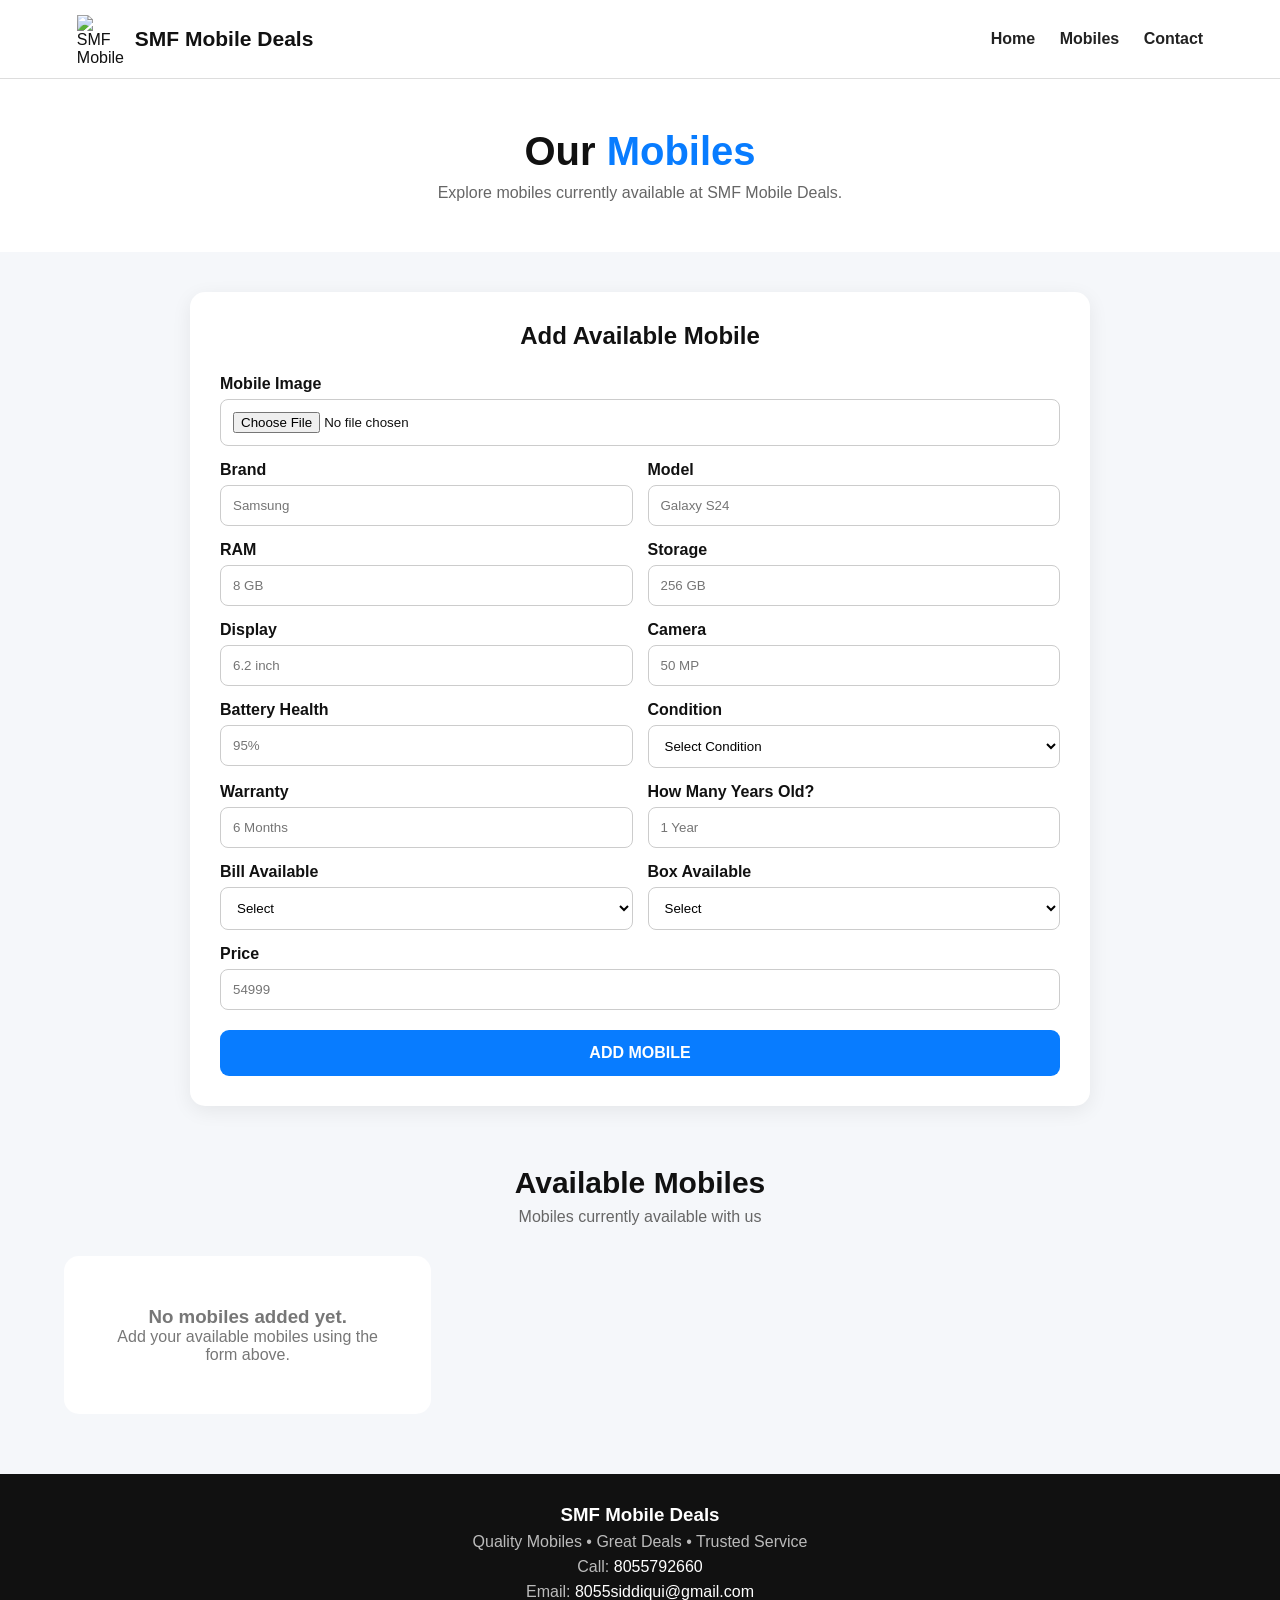
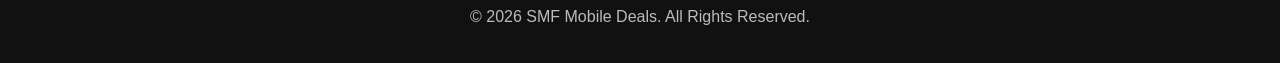
==== mobiles.html @ 20f6483e "Add files via upload" ====
<!DOCTYPE html><html lang="en">
<head>
<meta charset="UTF-8">
<meta name="viewport" content="width=device-width, initial-scale=1.0"><title>SMF Mobile Deals | Our Mobiles</title><style>
* {
    margin: 0;
    padding: 0;
    box-sizing: border-box;
    font-family: Arial, sans-serif;
}

body {
    background: #f5f7fa;
    color: #111;
}

/* HEADER */

header {
    background: white;
    padding: 15px 6%;
    display: flex;
    align-items: center;
    justify-content: space-between;
    border-bottom: 1px solid #ddd;
    position: sticky;
    top: 0;
    z-index: 1000;
}

.logo {
    
    display: flex;
    align-items: center;
    gap: 10px;
}

.logo img {
    width: 48px;
    height: 48px;
    object-fit: contain;
}

.logo h2 {
    font-size: 21px;
}

nav a {
    text-decoration: none;
    color: #222;
    margin-left: 20px;
    font-weight: bold;
}

nav a:hover {
    color: #087cff;
}

/* HERO */

.hero {
    background: white;
    text-align: center;
    padding: 50px 20px;
}

.hero h1 {
    font-size: 40px;
    margin-bottom: 10px;
}

.hero h1 span {
    color: #087cff;
}

.hero p {
    color: #666;
}

/* ADD MOBILE */

.admin-section {
    width: 90%;
    max-width: 900px;
    margin: 40px auto;
}

.add-box {
    background: white;
    padding: 30px;
    border-radius: 15px;
    box-shadow: 0 5px 20px rgba(0,0,0,0.07);
}

.add-box h2 {
    text-align: center;
    margin-bottom: 25px;
}

.form-grid {
    display: grid;
    grid-template-columns: 1fr 1fr;
    gap: 15px;
}

.input-group {
    display: flex;
    flex-direction: column;
}

.input-group label {
    font-weight: bold;
    margin-bottom: 6px;
}

.input-group input,
.input-group select {
    padding: 12px;
    border: 1px solid #ccc;
    border-radius: 8px;
    outline: none;
    background: white;
}

.input-group input:focus,
.input-group select:focus {
    border-color: #087cff;
}

.full {
    grid-column: 1 / 3;
}

.preview {
    display: none;
    width: 130px;
    height: 130px;
    object-fit: contain;
    margin: 15px auto;
    border-radius: 10px;
    background: #f5f5f5;
}

.add-btn {
    width: 100%;
    margin-top: 20px;
    padding: 14px;
    background: #087cff;
    color: white;
    border: none;
    border-radius: 9px;
    font-size: 16px;
    font-weight: bold;
    cursor: pointer;
}

.add-btn:hover {
    background: #005dcc;
}

/* OUR MOBILES */

.mobile-section {
    width: 90%;
    max-width: 1200px;
    margin: 60px auto;
}

.section-title {
    text-align: center;
    margin-bottom: 30px;
}

.section-title h2 {
    font-size: 30px;
}

.section-title p {
    color: #666;
    margin-top: 8px;
}

.mobile-grid {
    display: grid;
    grid-template-columns: repeat(3, 1fr);
    gap: 25px;
}

/* MOBILE CARD */

.mobile-card {
    background: white;
    border-radius: 15px;
    overflow: hidden;
    border: 1px solid #e3e3e3;
    box-shadow: 0 5px 18px rgba(0,0,0,0.07);
}

.mobile-image {
    height: 270px;
    background: #f7f7f7;
    display: flex;
    align-items: center;
    justify-content: center;
    padding: 20px;
}

.mobile-image img {
    width: 100%;
    height: 100%;
    object-fit: contain;
}

.mobile-info {
    padding: 20px;
}

.available {
    display: inline-block;
    background: #e7f8ed;
    color: #16803c;
    padding: 5px 10px;
    border-radius: 20px;
    font-size: 11px;
    font-weight: bold;
    margin-bottom: 10px;
}

.mobile-info h3 {
    font-size: 21px;
    margin-bottom: 12px;
}

.specs {
    color: #555;
    font-size: 14px;
    line-height: 1.8;
}

.price {
    color: #087cff;
    font-size: 23px;
    font-weight: bold;
    margin: 14px 0;
}

/* DETAILS */

.detail-title {
    font-weight: bold;
    color: #111;
}

/* BUTTONS */

.buttons {
    display: flex;
    gap: 8px;
}

.btn {
    flex: 1;
    text-align: center;
    text-decoration: none;
    padding: 10px;
    border-radius: 7px;
    color: white;
    font-weight: bold;
    border: none;
    cursor: pointer;
}

.call {
    background: #111;
}

.whatsapp {
    background: #25d366;
}

.edit {
    background: #087cff;
}

.delete {
    background: #e53935;
}

/* EMPTY */

.empty {
    text-align: center;
    padding: 50px;
    background: white;
    border-radius: 15px;
    color: #777;
}

/* FOOTER */

footer {
    background: #111;
    color: white;
    text-align: center;
    padding: 30px 20px;
}

footer p {
    color: #bbb;
    margin: 7px;
}

footer a {
    color: white;
    text-decoration: none;
}

/* TABLET */

@media(max-width: 900px) {
    .mobile-grid {
        grid-template-columns: repeat(2, 1fr);
    }
}

/* MOBILE */

@media(max-width: 600px) {

    header {
        padding: 12px 4%;
    }

    .logo img {
        width: 40px;
        height: 40px;
    }

    .logo h2 {
        font-size: 16px;
    }

    nav a {
        margin-left: 8px;
        font-size: 12px;
    }

    .hero h1 {
        font-size: 30px;
    }

    .form-grid {
        grid-template-columns: 1fr;
    }

    .full {
        grid-column: auto;
    }

    .mobile-grid {
        grid-template-columns: 1fr;
    }

    .mobile-image {
        height: 300px;
    }
}
</style></head><body><!-- HEADER --><header><div class="logo">

    <img src="1000071323.png" alt="SMF Mobile Deals">

    <h2>SMF Mobile Deals</h2>

</div>

<nav>
    <a href="index.html">Home</a>
    <a href="mobile.html">Mobiles</a>
    <a href="contact.html">Contact</a>
</nav>

</header><!-- HERO --><section class="hero"><h1>
    Our <span>Mobiles</span>
</h1>

<p>
    Explore mobiles currently available at SMF Mobile Deals.
</p>

</section><!-- ADD MOBILE --><section class="admin-section"><div class="add-box">

    <h2 id="formTitle">
        Add Available Mobile
    </h2>

    <form id="mobileForm">

        <div class="form-grid">

            <!-- IMAGE -->

            <div class="input-group full">

                <label>
                    Mobile Image
                </label>

                <input
                    type="file"
                    id="image"
                    accept="image/*"
                    required>

                <img
                    id="preview"
                    class="preview">

            </div>


            <!-- BRAND -->

            <div class="input-group">

                <label>Brand</label>

                <input
                    type="text"
                    id="brand"
                    placeholder="Samsung"
                    required>

            </div>


            <!-- MODEL -->

            <div class="input-group">

                <label>Model</label>

                <input
                    type="text"
                    id="model"
                    placeholder="Galaxy S24"
                    required>

            </div>


            <!-- RAM -->

            <div class="input-group">

                <label>RAM</label>

                <input
                    type="text"
                    id="ram"
                    placeholder="8 GB"
                    required>

            </div>


            <!-- STORAGE -->

            <div class="input-group">

                <label>Storage</label>

                <input
                    type="text"
                    id="storage"
                    placeholder="256 GB"
                    required>

            </div>


            <!-- DISPLAY -->

            <div class="input-group">

                <label>Display</label>

                <input
                    type="text"
                    id="display"
                    placeholder="6.2 inch"
                    required>

            </div>


            <!-- CAMERA -->

            <div class="input-group">

                <label>Camera</label>

                <input
                    type="text"
                    id="camera"
                    placeholder="50 MP"
                    required>

            </div>


            <!-- BATTERY HEALTH -->

            <div class="input-group">

                <label>Battery Health</label>

                <input
                    type="text"
                    id="battery"
                    placeholder="95%"
                    required>

            </div>


            <!-- CONDITION -->

            <div class="input-group">

                <label>Condition</label>

                <select id="condition" required>

                    <option value="">
                        Select Condition
                    </option>

                    <option value="Brand New">
                        Brand New
                    </option>

                    <option value="Like New">
                        Like New
                    </option>

                    <option value="Excellent">
                        Excellent
                    </option>

                    <option value="Good">
                        Good
                    </option>

                    <option value="Fair">
                        Fair
                    </option>

                </select>

            </div>


            <!-- WARRANTY -->

            <div class="input-group">

                <label>Warranty</label>

                <input
                    type="text"
                    id="warranty"
                    placeholder="6 Months"
                    required>

            </div>


            <!-- AGE -->

            <div class="input-group">

                <label>How Many Years Old?</label>

                <input
                    type="text"
                    id="age"
                    placeholder="1 Year"
                    required>

            </div>


            <!-- BILL -->

            <div class="input-group">

                <label>Bill Available</label>

                <select id="bill" required>

                    <option value="">
                        Select
                    </option>

                    <option value="Yes">
                        Yes
                    </option>

                    <option value="No">
                        No
                    </option>

                </select>

            </div>


            <!-- BOX -->

            <div class="input-group">

                <label>Box Available</label>

                <select id="box" required>

                    <option value="">
                        Select
                    </option>

                    <option value="Yes">
                        Yes
                    </option>

                    <option value="No">
                        No
                    </option>

                </select>

            </div>


            <!-- PRICE -->

            <div class="input-group full">

                <label>Price</label>

                <input
                    type="number"
                    id="price"
                    placeholder="54999"
                    required>

            </div>

        </div>


        <button
            type="submit"
            class="add-btn"
            id="submitBtn">

            ADD MOBILE

        </button>

    </form>

</div>

</section><!-- OUR MOBILES --><section class="mobile-section"><div class="section-title">

    <h2>
        Available Mobiles
    </h2>

    <p>
        Mobiles currently available with us
    </p>

</div>


<div
    id="mobileGrid"
    class="mobile-grid">
</div>

</section><!-- FOOTER --><footer><h3>
    SMF Mobile Deals
</h3>

<p>
    Quality Mobiles • Great Deals • Trusted Service
</p>

<p>
    Call:
    <a href="tel:8055792660">
        8055792660
    </a>
</p>

<p>
    Email:
    <a href="mailto:8055siddiqui@gmail.com">
        8055siddiqui@gmail.com
    </a>
</p>

<p>
    © 2026 SMF Mobile Deals. All Rights Reserved.
</p>

</footer><script>

/* ================================
   MOBILE DATA
================================ */

let mobiles =
    JSON.parse(localStorage.getItem("smfMobiles")) || [];

let editIndex = -1;


/* ================================
   IMAGE PREVIEW
================================ */

document
.getElementById("image")
.addEventListener("change", function() {

    const file = this.files[0];

    if (!file) return;

    const reader = new FileReader();

    reader.onload = function(e) {

        const preview =
            document.getElementById("preview");

        preview.src = e.target.result;

        preview.style.display = "block";

    };

    reader.readAsDataURL(file);

});


/* ================================
   ADD / EDIT MOBILE
================================ */

document
.getElementById("mobileForm")
.addEventListener("submit", function(e) {

    e.preventDefault();

    const imageInput =
        document.getElementById("image");

    const brand =
        document.getElementById("brand").value.trim();

    const model =
        document.getElementById("model").value.trim();

    const ram =
        document.getElementById("ram").value.trim();

    const storage =
        document.getElementById("storage").value.trim();

    const display =
        document.getElementById("display").value.trim();

    const camera =
        document.getElementById("camera").value.trim();

    const battery =
        document.getElementById("battery").value.trim();

    const condition =
        document.getElementById("condition").value;

    const warranty =
        document.getElementById("warranty").value.trim();

    const age =
        document.getElementById("age").value.trim();

    const bill =
        document.getElementById("bill").value;

    const box =
        document.getElementById("box").value;

    const price =
        document.getElementById("price").value.trim();


    function saveMobile(imageData) {

        const mobile = {

            image: imageData,

            brand: brand,

            model: model,

            ram: ram,

            storage: storage,

            display: display,

            camera: camera,

            battery: battery,

            condition: condition,

            warranty: warranty,

            age: age,

            bill: bill,

            box: box,

            price: price

        };


        if (editIndex === -1) {

            mobiles.push(mobile);

        } else {

            mobiles[editIndex] = mobile;

            editIndex = -1;

            document.getElementById("formTitle")
            .textContent = "Add Available Mobile";

            document.getElementById("submitBtn")
            .textContent = "ADD MOBILE";

        }


        localStorage.setItem(
            "smfMobiles",
            JSON.stringify(mobiles)
        );


        document
        .getElementById("mobileForm")
        .reset();


        document
        .getElementById("preview")
        .style.display = "none";


        displayMobiles();

    }


    /* NEW IMAGE */

    if (imageInput.files[0]) {

        const reader = new FileReader();

        reader.onload = function(e) {

            saveMobile(e.target.result);

        };

        reader.readAsDataURL(
            imageInput.files[0]
        );

    }

    /* EDIT WITHOUT NEW IMAGE */

    else if (editIndex !== -1) {

        saveMobile(
            mobiles[editIndex].image
        );

    }

});


/* ================================
   DISPLAY MOBILES
================================ */

function displayMobiles() {

    const grid =
        document.getElementById("mobileGrid");

    grid.innerHTML = "";


    if (mobiles.length === 0) {

        grid.innerHTML = `
            <div class="empty">

                <h3>
                    No mobiles added yet.
                </h3>

                <p>
                    Add your available mobiles using the form above.
                </p>

            </div>
        `;

        return;
    }


    mobiles.forEach(function(mobile, index) {

        const card =
            document.createElement("div");

        card.className =
            "mobile-card";


        card.innerHTML = `

            <div class="mobile-image">

                <img
                    src="${mobile.image}"
                    alt="${mobile.brand} ${mobile.model}">

            </div>


            <div class="mobile-info">

                <span class="available">
                    AVAILABLE
                </span>


                <h3>
                    ${mobile.brand} ${mobile.model}
                </h3>


                <div class="specs">

                    <b>RAM:</b>
                    ${mobile.ram}<br>

                    <b>Storage:</b>
                    ${mobile.storage}<br>

                    <b>Display:</b>
                    ${mobile.display}<br>

                    <b>Camera:</b>
                    ${mobile.camera}<br>

                    <b>Battery Health:</b>
                    ${mobile.battery}<br>

                    <b>Condition:</b>
                    ${mobile.condition}<br>

                    <b>Warranty:</b>
                    ${mobile.warranty}<br>

                    <b>Age:</b>
                    ${mobile.age}<br>

                    <b>Bill:</b>
                    ${mobile.bill}<br>

                    <b>Box:</b>
                    ${mobile.box}

                </div>


                <div class="price">

                    ₹${Number(mobile.price)
                    .toLocaleString("en-IN")}

                </div>


                <div class="buttons">

                    <a
                        href="tel:8055792660"
                        class="btn call">

                        Call

                    </a>


                    <a
                        href="https://wa.me/918055792660?text=Hello%20SMF%20Mobile%20Deals,%20I%20am%20interested%20in%20${encodeURIComponent(mobile.brand + ' ' + mobile.model)}."
                        target="_blank"
                        class="btn whatsapp">

                        WhatsApp

                    </a>

                </div>


                <div
                    class="buttons"
                    style="margin-top:8px;">

                    <button
                        onclick="editMobile(${index})"
                        class="btn edit">

                        Edit

                    </button>


                    <button
                        onclick="deleteMobile(${index})"
                        class="btn delete">

                        Delete

                    </button>

                </div>

            </div>

        `;


        grid.appendChild(card);

    });

}


/* ================================
   DELETE MOBILE
================================ */

function deleteMobile(index) {

    if (
        confirm(
            "Are you sure you want to remove this mobile?"
        )
    ) {

        mobiles.splice(index, 1);

        localStorage.setItem(
            "smfMobiles",
            JSON.stringify(mobiles)
        );

        displayMobiles();

    }

}


/* ================================
   EDIT MOBILE
================================ */

function editMobile(index) {

    const mobile =
        mobiles[index];

    editIndex = index;


    document.getElementById("brand").value =
        mobile.brand;

    document.getElementById("model").value =
        mobile.model;

    document.getElementById("ram").value =
        mobile.ram;

    document.getElementById("storage").value =
        mobile.storage;

    document.getElementById("display").value =
        mobile.display;

    document.getElementById("camera").value =
        mobile.camera;

    document.getElementById("battery").value =
        mobile.battery;

    document.getElementById("condition").value =
        mobile.condition;

    document.getElementById("warranty").value =
        mobile.warranty;

    document.getElementById("age").value =
        mobile.age;

    document.getElementById("bill").value =
        mobile.bill;

    document.getElementById("box").value =
        mobile.box;

    document.getElementById("price").value =
        mobile.price;


    document.getElementById("preview").src =
        mobile.image;

    document.getElementById("preview")
    .style.display = "block";


    document.getElementById("formTitle")
    .textContent =
        "Edit Mobile";


    document.getElementById("submitBtn")
    .textContent =
        "UPDATE MOBILE";


    window.scrollTo({
        top: 250,
        behavior: "smooth"
    });

}


/* ================================
   LOAD MOBILES
================================ */

displayMobiles();

</script></body>
</html>
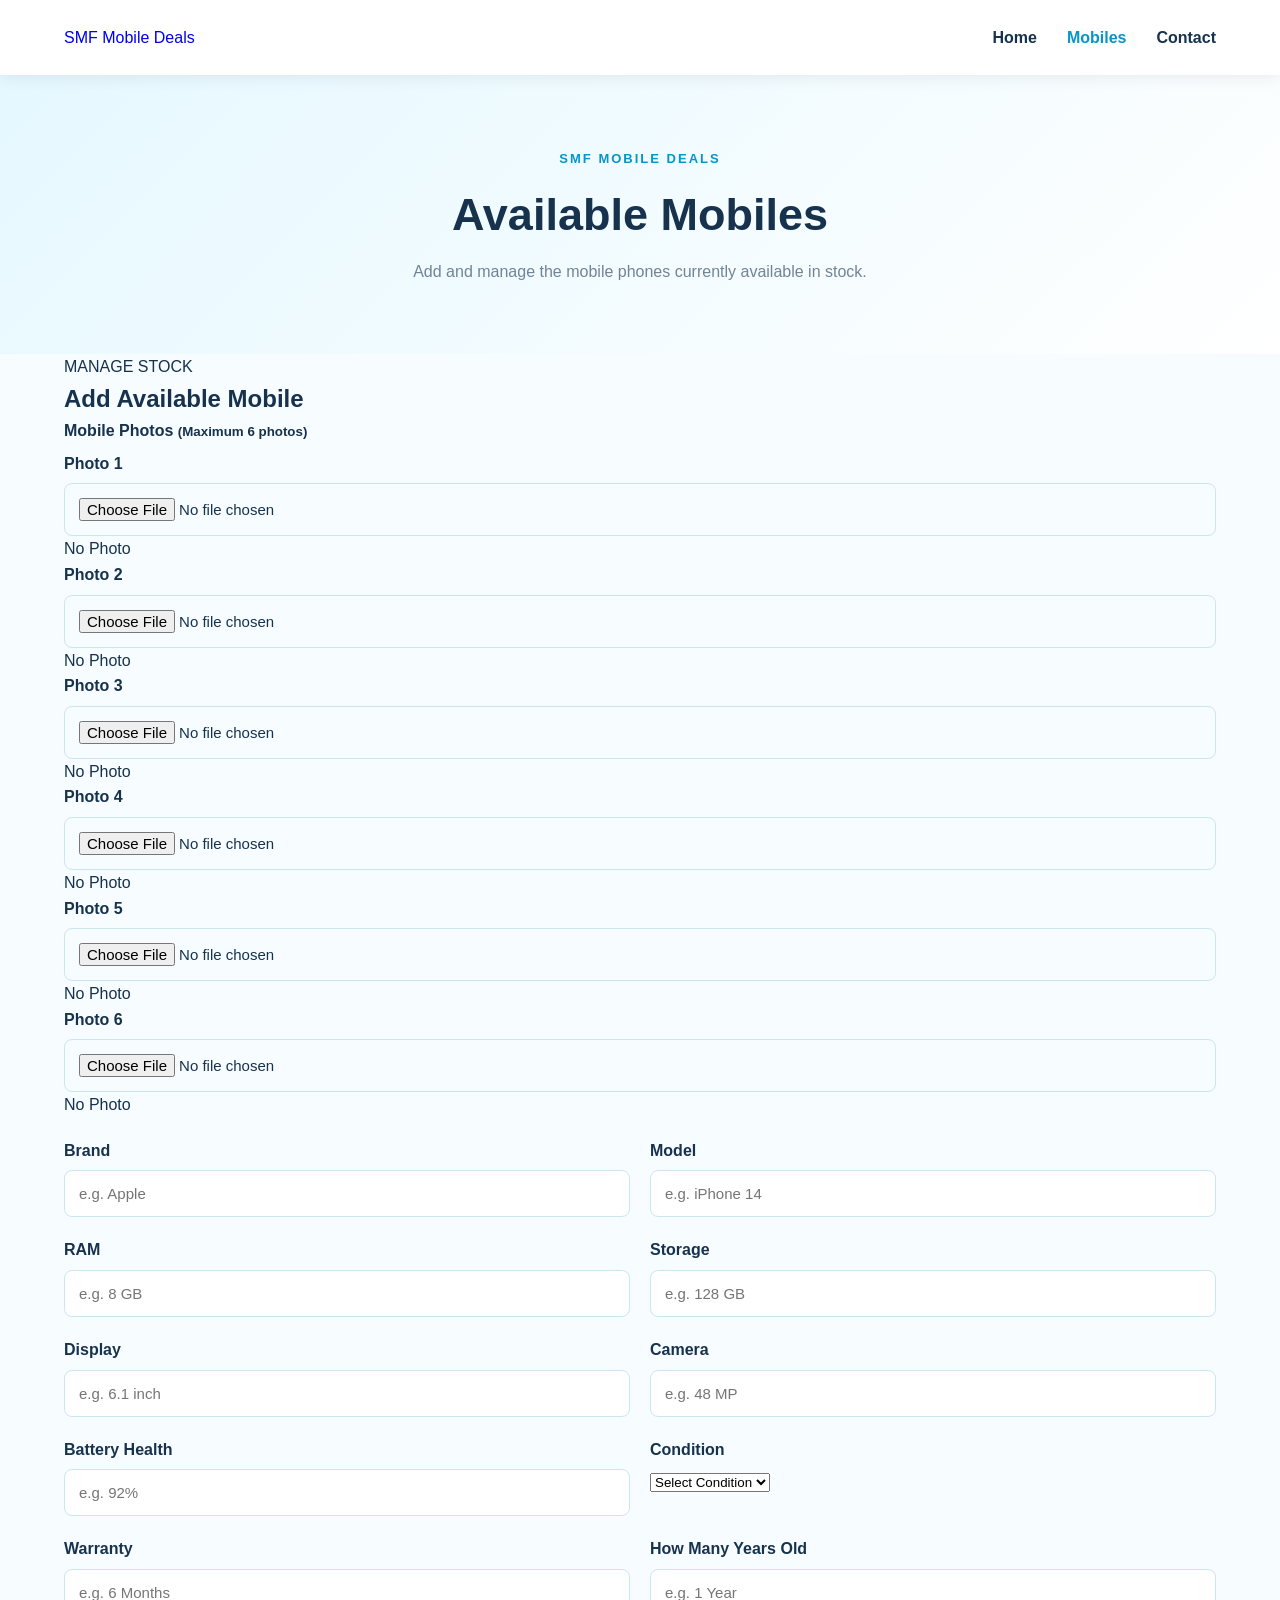
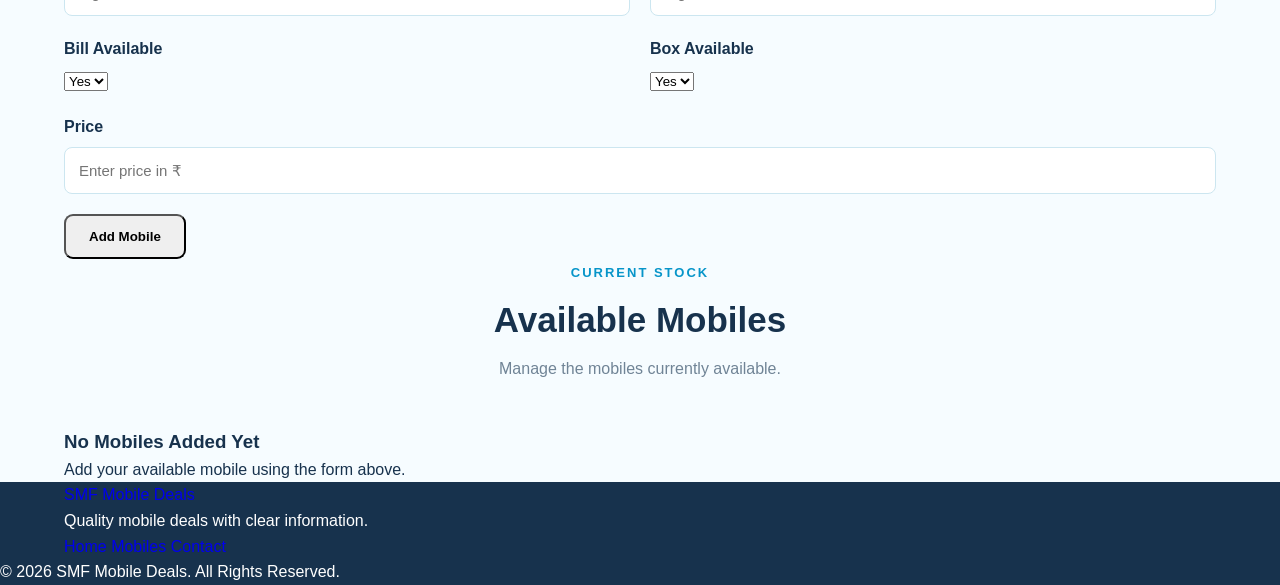
==== commit 66a9f4db: "Update mobiles.html" ====
--- a/mobiles.html
+++ b/mobiles.html
@@ -1,1193 +1,1517 @@
-<!DOCTYPE html><html lang="en">
+<!DOCTYPE html>
+<html lang="en">
 <head>
-<meta charset="UTF-8">
-<meta name="viewport" content="width=device-width, initial-scale=1.0"><title>SMF Mobile Deals | Our Mobiles</title><style>
-* {
-    margin: 0;
-    padding: 0;
-    box-sizing: border-box;
-    font-family: Arial, sans-serif;
-}
-
-body {
-    background: #f5f7fa;
-    color: #111;
-}
-
-/* HEADER */
-
-header {
-    background: white;
-    padding: 15px 6%;
-    display: flex;
-    align-items: center;
-    justify-content: space-between;
-    border-bottom: 1px solid #ddd;
-    position: sticky;
-    top: 0;
-    z-index: 1000;
-}
-
-.logo {
-    
-    display: flex;
-    align-items: center;
-    gap: 10px;
-}
-
-.logo img {
-    width: 48px;
-    height: 48px;
-    object-fit: contain;
-}
-
-.logo h2 {
-    font-size: 21px;
-}
-
-nav a {
-    text-decoration: none;
-    color: #222;
-    margin-left: 20px;
-    font-weight: bold;
-}
-
-nav a:hover {
-    color: #087cff;
-}
-
-/* HERO */
-
-.hero {
-    background: white;
-    text-align: center;
-    padding: 50px 20px;
-}
-
-.hero h1 {
-    font-size: 40px;
-    margin-bottom: 10px;
-}
-
-.hero h1 span {
-    color: #087cff;
-}
-
-.hero p {
-    color: #666;
-}
-
-/* ADD MOBILE */
-
-.admin-section {
-    width: 90%;
-    max-width: 900px;
-    margin: 40px auto;
-}
-
-.add-box {
-    background: white;
-    padding: 30px;
-    border-radius: 15px;
-    box-shadow: 0 5px 20px rgba(0,0,0,0.07);
-}
-
-.add-box h2 {
-    text-align: center;
-    margin-bottom: 25px;
-}
-
-.form-grid {
-    display: grid;
-    grid-template-columns: 1fr 1fr;
-    gap: 15px;
-}
-
-.input-group {
-    display: flex;
-    flex-direction: column;
-}
-
-.input-group label {
-    font-weight: bold;
-    margin-bottom: 6px;
-}
-
-.input-group input,
-.input-group select {
-    padding: 12px;
-    border: 1px solid #ccc;
-    border-radius: 8px;
-    outline: none;
-    background: white;
-}
-
-.input-group input:focus,
-.input-group select:focus {
-    border-color: #087cff;
-}
-
-.full {
-    grid-column: 1 / 3;
-}
-
-.preview {
-    display: none;
-    width: 130px;
-    height: 130px;
-    object-fit: contain;
-    margin: 15px auto;
-    border-radius: 10px;
-    background: #f5f5f5;
-}
-
-.add-btn {
-    width: 100%;
-    margin-top: 20px;
-    padding: 14px;
-    background: #087cff;
-    color: white;
-    border: none;
-    border-radius: 9px;
-    font-size: 16px;
-    font-weight: bold;
-    cursor: pointer;
-}
-
-.add-btn:hover {
-    background: #005dcc;
-}
-
-/* OUR MOBILES */
-
-.mobile-section {
-    width: 90%;
-    max-width: 1200px;
-    margin: 60px auto;
-}
-
-.section-title {
-    text-align: center;
-    margin-bottom: 30px;
-}
-
-.section-title h2 {
-    font-size: 30px;
-}
-
-.section-title p {
-    color: #666;
-    margin-top: 8px;
-}
-
-.mobile-grid {
-    display: grid;
-    grid-template-columns: repeat(3, 1fr);
-    gap: 25px;
-}
-
-/* MOBILE CARD */
-
-.mobile-card {
-    background: white;
-    border-radius: 15px;
-    overflow: hidden;
-    border: 1px solid #e3e3e3;
-    box-shadow: 0 5px 18px rgba(0,0,0,0.07);
-}
-
-.mobile-image {
-    height: 270px;
-    background: #f7f7f7;
-    display: flex;
-    align-items: center;
-    justify-content: center;
-    padding: 20px;
-}
-
-.mobile-image img {
-    width: 100%;
-    height: 100%;
-    object-fit: contain;
-}
-
-.mobile-info {
-    padding: 20px;
-}
-
-.available {
-    display: inline-block;
-    background: #e7f8ed;
-    color: #16803c;
-    padding: 5px 10px;
-    border-radius: 20px;
-    font-size: 11px;
-    font-weight: bold;
-    margin-bottom: 10px;
-}
-
-.mobile-info h3 {
-    font-size: 21px;
-    margin-bottom: 12px;
-}
-
-.specs {
-    color: #555;
-    font-size: 14px;
-    line-height: 1.8;
-}
-
-.price {
-    color: #087cff;
-    font-size: 23px;
-    font-weight: bold;
-    margin: 14px 0;
-}
-
-/* DETAILS */
-
-.detail-title {
-    font-weight: bold;
-    color: #111;
-}
-
-/* BUTTONS */
-
-.buttons {
-    display: flex;
-    gap: 8px;
-}
-
-.btn {
-    flex: 1;
-    text-align: center;
-    text-decoration: none;
-    padding: 10px;
-    border-radius: 7px;
-    color: white;
-    font-weight: bold;
-    border: none;
-    cursor: pointer;
-}
-
-.call {
-    background: #111;
-}
-
-.whatsapp {
-    background: #25d366;
-}
-
-.edit {
-    background: #087cff;
-}
-
-.delete {
-    background: #e53935;
-}
-
-/* EMPTY */
-
-.empty {
-    text-align: center;
-    padding: 50px;
-    background: white;
-    border-radius: 15px;
-    color: #777;
-}
-
-/* FOOTER */
-
-footer {
-    background: #111;
-    color: white;
-    text-align: center;
-    padding: 30px 20px;
-}
-
-footer p {
-    color: #bbb;
-    margin: 7px;
-}
-
-footer a {
-    color: white;
-    text-decoration: none;
-}
-
-/* TABLET */
-
-@media(max-width: 900px) {
-    .mobile-grid {
-        grid-template-columns: repeat(2, 1fr);
-    }
-}
-
-/* MOBILE */
-
-@media(max-width: 600px) {
-
-    header {
-        padding: 12px 4%;
-    }
-
-    .logo img {
-        width: 40px;
-        height: 40px;
-    }
-
-    .logo h2 {
-        font-size: 16px;
-    }
-
-    nav a {
-        margin-left: 8px;
-        font-size: 12px;
-    }
-
-    .hero h1 {
-        font-size: 30px;
-    }
-
-    .form-grid {
-        grid-template-columns: 1fr;
-    }
-
-    .full {
-        grid-column: auto;
-    }
-
-    .mobile-grid {
-        grid-template-columns: 1fr;
-    }
-
-    .mobile-image {
-        height: 300px;
-    }
-}
-</style></head><body><!-- HEADER --><header><div class="logo">
-
-    <img src="1000071323.png" alt="SMF Mobile Deals">
-
-    <h2>SMF Mobile Deals</h2>
-
-</div>
-
-<nav>
-    <a href="index.html">Home</a>
-    <a href="mobile.html">Mobiles</a>
-    <a href="contact.html">Contact</a>
-</nav>
-
-</header><!-- HERO --><section class="hero"><h1>
-    Our <span>Mobiles</span>
-</h1>
-
-<p>
-    Explore mobiles currently available at SMF Mobile Deals.
-</p>
-
-</section><!-- ADD MOBILE --><section class="admin-section"><div class="add-box">
-
-    <h2 id="formTitle">
-        Add Available Mobile
-    </h2>
-
-    <form id="mobileForm">
-
-        <div class="form-grid">
-
-            <!-- IMAGE -->
-
-            <div class="input-group full">
-
-                <label>
-                    Mobile Image
-                </label>
-
-                <input
-                    type="file"
-                    id="image"
-                    accept="image/*"
-                    required>
-
-                <img
-                    id="preview"
-                    class="preview">
+    <meta charset="UTF-8">
+    <meta name="viewport" content="width=device-width, initial-scale=1.0">
+
+    <title>Available Mobiles | SMF Mobile Deals</title>
+
+    <link rel="stylesheet" href="style.css">
+</head>
+
+<body>
+
+    <!-- ================= HEADER ================= -->
+    <header class="header">
+        <div class="container nav-container">
+
+            <a href="index.html" class="logo-text">
+                <span>SMF</span> Mobile Deals
+            </a>
+
+            <nav class="navbar">
+                <a href="index.html">Home</a>
+                <a href="mobiles.html" class="active">Mobiles</a>
+                <a href="contact.html">Contact</a>
+            </nav>
+
+        </div>
+    </header>
+
+
+    <!-- ================= PAGE TITLE ================= -->
+    <section class="page-header">
+        <div class="container">
+
+            <span>SMF MOBILE DEALS</span>
+
+            <h1>Available Mobiles</h1>
+
+            <p>
+                Add and manage the mobile phones currently available in stock.
+            </p>
+
+        </div>
+    </section>
+
+
+    <!-- ================= ADD MOBILE ================= -->
+    <section class="mobile-management">
+
+        <div class="container">
+
+            <div class="form-card">
+
+                <div class="form-heading">
+
+                    <span>MANAGE STOCK</span>
+
+                    <h2 id="formTitle">
+                        Add Available Mobile
+                    </h2>
+
+                </div>
+
+
+                <form id="mobileForm">
+
+                    <input
+                        type="hidden"
+                        id="editIndex"
+                        value="-1"
+                    >
+
+
+                    <!-- ================= SIX PHOTOS ================= -->
+                    <div class="form-group">
+
+                        <label>
+                            Mobile Photos
+                            <small>(Maximum 6 photos)</small>
+                        </label>
+
+                        <div class="photo-upload-grid">
+
+                            <div class="photo-input">
+                                <label for="image1">
+                                    Photo 1
+                                </label>
+
+                                <input
+                                    type="file"
+                                    id="image1"
+                                    accept="image/*"
+                                >
+
+                                <div
+                                    class="photo-preview"
+                                    id="preview1">
+                                    No Photo
+                                </div>
+                            </div>
+
+
+                            <div class="photo-input">
+                                <label for="image2">
+                                    Photo 2
+                                </label>
+
+                                <input
+                                    type="file"
+                                    id="image2"
+                                    accept="image/*"
+                                >
+
+                                <div
+                                    class="photo-preview"
+                                    id="preview2">
+                                    No Photo
+                                </div>
+                            </div>
+
+
+                            <div class="photo-input">
+                                <label for="image3">
+                                    Photo 3
+                                </label>
+
+                                <input
+                                    type="file"
+                                    id="image3"
+                                    accept="image/*"
+                                >
+
+                                <div
+                                    class="photo-preview"
+                                    id="preview3">
+                                    No Photo
+                                </div>
+                            </div>
+
+
+                            <div class="photo-input">
+                                <label for="image4">
+                                    Photo 4
+                                </label>
+
+                                <input
+                                    type="file"
+                                    id="image4"
+                                    accept="image/*"
+                                >
+
+                                <div
+                                    class="photo-preview"
+                                    id="preview4">
+                                    No Photo
+                                </div>
+                            </div>
+
+
+                            <div class="photo-input">
+                                <label for="image5">
+                                    Photo 5
+                                </label>
+
+                                <input
+                                    type="file"
+                                    id="image5"
+                                    accept="image/*"
+                                >
+
+                                <div
+                                    class="photo-preview"
+                                    id="preview5">
+                                    No Photo
+                                </div>
+                            </div>
+
+
+                            <div class="photo-input">
+                                <label for="image6">
+                                    Photo 6
+                                </label>
+
+                                <input
+                                    type="file"
+                                    id="image6"
+                                    accept="image/*"
+                                >
+
+                                <div
+                                    class="photo-preview"
+                                    id="preview6">
+                                    No Photo
+                                </div>
+                            </div>
+
+                        </div>
+
+                    </div>
+
+
+                    <!-- ================= BRAND ================= -->
+                    <div class="form-row">
+
+                        <div class="form-group">
+
+                            <label for="brand">
+                                Brand
+                            </label>
+
+                            <input
+                                type="text"
+                                id="brand"
+                                placeholder="e.g. Apple"
+                                required
+                            >
+
+                        </div>
+
+
+                        <div class="form-group">
+
+                            <label for="model">
+                                Model
+                            </label>
+
+                            <input
+                                type="text"
+                                id="model"
+                                placeholder="e.g. iPhone 14"
+                                required
+                            >
+
+                        </div>
+
+                    </div>
+
+
+                    <!-- ================= RAM / STORAGE ================= -->
+                    <div class="form-row">
+
+                        <div class="form-group">
+
+                            <label for="ram">
+                                RAM
+                            </label>
+
+                            <input
+                                type="text"
+                                id="ram"
+                                placeholder="e.g. 8 GB"
+                            >
+
+                        </div>
+
+
+                        <div class="form-group">
+
+                            <label for="storage">
+                                Storage
+                            </label>
+
+                            <input
+                                type="text"
+                                id="storage"
+                                placeholder="e.g. 128 GB"
+                            >
+
+                        </div>
+
+                    </div>
+
+
+                    <!-- ================= DISPLAY / CAMERA ================= -->
+                    <div class="form-row">
+
+                        <div class="form-group">
+
+                            <label for="display">
+                                Display
+                            </label>
+
+                            <input
+                                type="text"
+                                id="display"
+                                placeholder="e.g. 6.1 inch"
+                            >
+
+                        </div>
+
+
+                        <div class="form-group">
+
+                            <label for="camera">
+                                Camera
+                            </label>
+
+                            <input
+                                type="text"
+                                id="camera"
+                                placeholder="e.g. 48 MP"
+                            >
+
+                        </div>
+
+                    </div>
+
+
+                    <!-- ================= BATTERY / CONDITION ================= -->
+                    <div class="form-row">
+
+                        <div class="form-group">
+
+                            <label for="battery">
+                                Battery Health
+                            </label>
+
+                            <input
+                                type="text"
+                                id="battery"
+                                placeholder="e.g. 92%"
+                            >
+
+                        </div>
+
+
+                        <div class="form-group">
+
+                            <label for="condition">
+                                Condition
+                            </label>
+
+                            <select id="condition">
+
+                                <option value="">
+                                    Select Condition
+                                </option>
+
+                                <option value="Brand New">
+                                    Brand New
+                                </option>
+
+                                <option value="Like New">
+                                    Like New
+                                </option>
+
+                                <option value="Excellent">
+                                    Excellent
+                                </option>
+
+                                <option value="Good">
+                                    Good
+                                </option>
+
+                                <option value="Fair">
+                                    Fair
+                                </option>
+
+                            </select>
+
+                        </div>
+
+                    </div>
+
+
+                    <!-- ================= WARRANTY / AGE ================= -->
+                    <div class="form-row">
+
+                        <div class="form-group">
+
+                            <label for="warranty">
+                                Warranty
+                            </label>
+
+                            <input
+                                type="text"
+                                id="warranty"
+                                placeholder="e.g. 6 Months"
+                            >
+
+                        </div>
+
+
+                        <div class="form-group">
+
+                            <label for="age">
+                                How Many Years Old
+                            </label>
+
+                            <input
+                                type="text"
+                                id="age"
+                                placeholder="e.g. 1 Year"
+                            >
+
+                        </div>
+
+                    </div>
+
+
+                    <!-- ================= BILL / BOX ================= -->
+                    <div class="form-row">
+
+                        <div class="form-group">
+
+                            <label for="bill">
+                                Bill Available
+                            </label>
+
+                            <select id="bill">
+
+                                <option value="Yes">
+                                    Yes
+                                </option>
+
+                                <option value="No">
+                                    No
+                                </option>
+
+                            </select>
+
+                        </div>
+
+
+                        <div class="form-group">
+
+                            <label for="box">
+                                Box Available
+                            </label>
+
+                            <select id="box">
+
+                                <option value="Yes">
+                                    Yes
+                                </option>
+
+                                <option value="No">
+                                    No
+                                </option>
+
+                            </select>
+
+                        </div>
+
+                    </div>
+
+
+                    <!-- ================= PRICE ================= -->
+                    <div class="form-group">
+
+                        <label for="price">
+                            Price
+                        </label>
+
+                        <input
+                            type="number"
+                            id="price"
+                            placeholder="Enter price in ₹"
+                        >
+
+                    </div>
+
+
+                    <!-- ================= BUTTONS ================= -->
+                    <div class="form-buttons">
+
+                        <button
+                            type="submit"
+                            class="btn"
+                            id="submitButton">
+                            Add Mobile
+                        </button>
+
+
+                        <button
+                            type="button"
+                            class="btn btn-outline"
+                            id="cancelButton"
+                            style="display:none;">
+                            Cancel
+                        </button>
+
+                    </div>
+
+                </form>
 
             </div>
 
-
-            <!-- BRAND -->
-
-            <div class="input-group">
-
-                <label>Brand</label>
-
-                <input
-                    type="text"
-                    id="brand"
-                    placeholder="Samsung"
-                    required>
+        </div>
+
+    </section>
+
+
+    <!-- ================= AVAILABLE STOCK ================= -->
+    <section class="mobiles-section">
+
+        <div class="container">
+
+            <div class="section-heading">
+
+                <span>CURRENT STOCK</span>
+
+                <h2>Available Mobiles</h2>
+
+                <p>
+                    Manage the mobiles currently available.
+                </p>
 
             </div>
 
 
-            <!-- MODEL -->
-
-            <div class="input-group">
-
-                <label>Model</label>
-
-                <input
-                    type="text"
-                    id="model"
-                    placeholder="Galaxy S24"
-                    required>
-
+            <div
+                id="mobileList"
+                class="mobile-grid">
             </div>
 
-
-            <!-- RAM -->
-
-            <div class="input-group">
-
-                <label>RAM</label>
-
-                <input
-                    type="text"
-                    id="ram"
-                    placeholder="8 GB"
-                    required>
+        </div>
+
+    </section>
+
+
+    <!-- ================= FOOTER ================= -->
+    <footer class="footer">
+
+        <div class="container footer-container">
+
+            <div>
+
+                <a
+                    href="index.html"
+                    class="footer-logo">
+                    <span>SMF</span> Mobile Deals
+                </a>
+
+                <p>
+                    Quality mobile deals with clear information.
+                </p>
 
             </div>
 
 
-            <!-- STORAGE -->
-
-            <div class="input-group">
-
-                <label>Storage</label>
-
-                <input
-                    type="text"
-                    id="storage"
-                    placeholder="256 GB"
-                    required>
+            <div class="footer-links">
+
+                <a href="index.html">
+                    Home
+                </a>
+
+                <a href="mobiles.html">
+                    Mobiles
+                </a>
+
+                <a href="contact.html">
+                    Contact
+                </a>
 
             </div>
 
-
-            <!-- DISPLAY -->
-
-            <div class="input-group">
-
-                <label>Display</label>
-
-                <input
-                    type="text"
-                    id="display"
-                    placeholder="6.2 inch"
-                    required>
-
-            </div>
-
-
-            <!-- CAMERA -->
-
-            <div class="input-group">
-
-                <label>Camera</label>
-
-                <input
-                    type="text"
-                    id="camera"
-                    placeholder="50 MP"
-                    required>
-
-            </div>
-
-
-            <!-- BATTERY HEALTH -->
-
-            <div class="input-group">
-
-                <label>Battery Health</label>
-
-                <input
-                    type="text"
-                    id="battery"
-                    placeholder="95%"
-                    required>
-
-            </div>
-
-
-            <!-- CONDITION -->
-
-            <div class="input-group">
-
-                <label>Condition</label>
-
-                <select id="condition" required>
-
-                    <option value="">
-                        Select Condition
-                    </option>
-
-                    <option value="Brand New">
-                        Brand New
-                    </option>
-
-                    <option value="Like New">
-                        Like New
-                    </option>
-
-                    <option value="Excellent">
-                        Excellent
-                    </option>
-
-                    <option value="Good">
-                        Good
-                    </option>
-
-                    <option value="Fair">
-                        Fair
-                    </option>
-
-                </select>
-
-            </div>
-
-
-            <!-- WARRANTY -->
-
-            <div class="input-group">
-
-                <label>Warranty</label>
-
-                <input
-                    type="text"
-                    id="warranty"
-                    placeholder="6 Months"
-                    required>
-
-            </div>
-
-
-            <!-- AGE -->
-
-            <div class="input-group">
-
-                <label>How Many Years Old?</label>
-
-                <input
-                    type="text"
-                    id="age"
-                    placeholder="1 Year"
-                    required>
-
-            </div>
-
-
-            <!-- BILL -->
-
-            <div class="input-group">
-
-                <label>Bill Available</label>
-
-                <select id="bill" required>
-
-                    <option value="">
-                        Select
-                    </option>
-
-                    <option value="Yes">
-                        Yes
-                    </option>
-
-                    <option value="No">
-                        No
-                    </option>
-
-                </select>
-
-            </div>
-
-
-            <!-- BOX -->
-
-            <div class="input-group">
-
-                <label>Box Available</label>
-
-                <select id="box" required>
-
-                    <option value="">
-                        Select
-                    </option>
-
-                    <option value="Yes">
-                        Yes
-                    </option>
-
-                    <option value="No">
-                        No
-                    </option>
-
-                </select>
-
-            </div>
-
-
-            <!-- PRICE -->
-
-            <div class="input-group full">
-
-                <label>Price</label>
-
-                <input
-                    type="number"
-                    id="price"
-                    placeholder="54999"
-                    required>
-
-            </div>
-
         </div>
 
 
-        <button
-            type="submit"
-            class="add-btn"
-            id="submitBtn">
-
-            ADD MOBILE
-
-        </button>
-
-    </form>
-
-</div>
-
-</section><!-- OUR MOBILES --><section class="mobile-section"><div class="section-title">
-
-    <h2>
-        Available Mobiles
-    </h2>
-
-    <p>
-        Mobiles currently available with us
-    </p>
-
-</div>
-
-
-<div
-    id="mobileGrid"
-    class="mobile-grid">
-</div>
-
-</section><!-- FOOTER --><footer><h3>
-    SMF Mobile Deals
-</h3>
-
-<p>
-    Quality Mobiles • Great Deals • Trusted Service
-</p>
-
-<p>
-    Call:
-    <a href="tel:8055792660">
-        8055792660
-    </a>
-</p>
-
-<p>
-    Email:
-    <a href="mailto:8055siddiqui@gmail.com">
-        8055siddiqui@gmail.com
-    </a>
-</p>
-
-<p>
-    © 2026 SMF Mobile Deals. All Rights Reserved.
-</p>
-
-</footer><script>
-
-/* ================================
-   MOBILE DATA
-================================ */
-
-let mobiles =
-    JSON.parse(localStorage.getItem("smfMobiles")) || [];
-
-let editIndex = -1;
-
-
-/* ================================
-   IMAGE PREVIEW
-================================ */
-
-document
-.getElementById("image")
-.addEventListener("change", function() {
-
-    const file = this.files[0];
-
-    if (!file) return;
-
-    const reader = new FileReader();
-
-    reader.onload = function(e) {
-
-        const preview =
-            document.getElementById("preview");
-
-        preview.src = e.target.result;
-
-        preview.style.display = "block";
-
-    };
-
-    reader.readAsDataURL(file);
-
-});
-
-
-/* ================================
-   ADD / EDIT MOBILE
-================================ */
-
-document
-.getElementById("mobileForm")
-.addEventListener("submit", function(e) {
-
-    e.preventDefault();
-
-    const imageInput =
-        document.getElementById("image");
-
-    const brand =
-        document.getElementById("brand").value.trim();
-
-    const model =
-        document.getElementById("model").value.trim();
-
-    const ram =
-        document.getElementById("ram").value.trim();
-
-    const storage =
-        document.getElementById("storage").value.trim();
-
-    const display =
-        document.getElementById("display").value.trim();
-
-    const camera =
-        document.getElementById("camera").value.trim();
-
-    const battery =
-        document.getElementById("battery").value.trim();
-
-    const condition =
-        document.getElementById("condition").value;
-
-    const warranty =
-        document.getElementById("warranty").value.trim();
-
-    const age =
-        document.getElementById("age").value.trim();
-
-    const bill =
-        document.getElementById("bill").value;
-
-    const box =
-        document.getElementById("box").value;
-
-    const price =
-        document.getElementById("price").value.trim();
-
-
-    function saveMobile(imageData) {
-
-        const mobile = {
-
-            image: imageData,
-
-            brand: brand,
-
-            model: model,
-
-            ram: ram,
-
-            storage: storage,
-
-            display: display,
-
-            camera: camera,
-
-            battery: battery,
-
-            condition: condition,
-
-            warranty: warranty,
-
-            age: age,
-
-            bill: bill,
-
-            box: box,
-
-            price: price
-
-        };
-
-
-        if (editIndex === -1) {
-
-            mobiles.push(mobile);
-
-        } else {
-
-            mobiles[editIndex] = mobile;
-
-            editIndex = -1;
-
-            document.getElementById("formTitle")
-            .textContent = "Add Available Mobile";
-
-            document.getElementById("submitBtn")
-            .textContent = "ADD MOBILE";
+        <div class="footer-bottom">
+
+            <p>
+                © <span id="year"></span>
+                SMF Mobile Deals.
+                All Rights Reserved.
+            </p>
+
+        </div>
+
+    </footer>
+
+
+    <!-- ================= JAVASCRIPT ================= -->
+    <script>
+
+        /* ============================================
+           LOAD EXISTING MOBILE DATA
+        ============================================ */
+
+        let mobiles = [];
+
+        try {
+
+            mobiles =
+                JSON.parse(
+                    localStorage.getItem("smfMobiles")
+                ) || [];
+
+        } catch (error) {
+
+            mobiles = [];
 
         }
 
 
-        localStorage.setItem(
-            "smfMobiles",
-            JSON.stringify(mobiles)
-        );
-
+        let imageData = [
+            "",
+            "",
+            "",
+            "",
+            "",
+            ""
+        ];
+
+
+        /* ============================================
+           IMAGE UPLOAD + PREVIEW
+        ============================================ */
+
+        for (let i = 1; i <= 6; i++) {
+
+            const input =
+                document.getElementById("image" + i);
+
+            const preview =
+                document.getElementById("preview" + i);
+
+
+            input.addEventListener(
+                "change",
+                function () {
+
+                    const file =
+                        this.files[0];
+
+                    if (!file) {
+                        return;
+                    }
+
+
+                    const reader =
+                        new FileReader();
+
+
+                    reader.onload =
+                        function (event) {
+
+                            imageData[i - 1] =
+                                event.target.result;
+
+
+                            preview.innerHTML = `
+                                <img
+                                    src="${event.target.result}"
+                                    alt="Mobile Photo ${i}"
+                                >
+                            `;
+
+                        };
+
+
+                    reader.readAsDataURL(file);
+
+                }
+            );
+
+        }
+
+
+        /* ============================================
+           FORM SUBMIT
+        ============================================ */
 
         document
-        .getElementById("mobileForm")
-        .reset();
-
+            .getElementById("mobileForm")
+            .addEventListener(
+                "submit",
+                function (event) {
+
+                    event.preventDefault();
+
+
+                    const editIndex =
+                        parseInt(
+                            document.getElementById(
+                                "editIndex"
+                            ).value
+                        );
+
+
+                    const mobile = {
+
+                        images: imageData,
+
+                        /*
+                         * Keep the old image field too.
+                         * This prevents older saved mobiles
+                         * from breaking.
+                         */
+                        image:
+                            imageData[0] || "",
+
+                        brand:
+                            document
+                                .getElementById("brand")
+                                .value
+                                .trim(),
+
+                        model:
+                            document
+                                .getElementById("model")
+                                .value
+                                .trim(),
+
+                        ram:
+                            document
+                                .getElementById("ram")
+                                .value
+                                .trim(),
+
+                        storage:
+                            document
+                                .getElementById("storage")
+                                .value
+                                .trim(),
+
+                        display:
+                            document
+                                .getElementById("display")
+                                .value
+                                .trim(),
+
+                        camera:
+                            document
+                                .getElementById("camera")
+                                .value
+                                .trim(),
+
+                        battery:
+                            document
+                                .getElementById("battery")
+                                .value
+                                .trim(),
+
+                        condition:
+                            document
+                                .getElementById("condition")
+                                .value,
+
+                        warranty:
+                            document
+                                .getElementById("warranty")
+                                .value
+                                .trim(),
+
+                        age:
+                            document
+                                .getElementById("age")
+                                .value
+                                .trim(),
+
+                        bill:
+                            document
+                                .getElementById("bill")
+                                .value,
+
+                        box:
+                            document
+                                .getElementById("box")
+                                .value,
+
+                        price:
+                            document
+                                .getElementById("price")
+                                .value
+                                .trim()
+
+                    };
+
+
+                    /* ====================================
+                       EDIT EXISTING MOBILE
+                    ==================================== */
+
+                    if (
+                        editIndex >= 0 &&
+                        editIndex < mobiles.length
+                    ) {
+
+                        mobiles[editIndex] =
+                            mobile;
+
+                    }
+
+                    /* ====================================
+                       ADD NEW MOBILE
+                    ==================================== */
+
+                    else {
+
+                        mobiles.push(mobile);
+
+                    }
+
+
+                    /* ====================================
+                       SAVE
+                    ==================================== */
+
+                    localStorage.setItem(
+                        "smfMobiles",
+                        JSON.stringify(mobiles)
+                    );
+
+
+                    alert(
+                        editIndex >= 0
+                            ? "Mobile updated successfully!"
+                            : "Mobile added successfully!"
+                    );
+
+
+                    resetForm();
+
+                    displayMobiles();
+
+                }
+            );
+
+
+        /* ============================================
+           DISPLAY MOBILES
+        ============================================ */
+
+        function displayMobiles() {
+
+            const mobileList =
+                document.getElementById(
+                    "mobileList"
+                );
+
+
+            mobileList.innerHTML = "";
+
+
+            if (mobiles.length === 0) {
+
+                mobileList.innerHTML = `
+
+                    <div class="empty-stock">
+
+                        <h3>
+                            No Mobiles Added Yet
+                        </h3>
+
+                        <p>
+                            Add your available mobile
+                            using the form above.
+                        </p>
+
+                    </div>
+
+                `;
+
+                return;
+
+            }
+
+
+            mobiles.forEach(
+                function (mobile, index) {
+
+
+                    const card =
+                        document.createElement(
+                            "div"
+                        );
+
+
+                    card.className =
+                        "mobile-card";
+
+
+                    /*
+                     * Support both:
+                     * New 6-image system
+                     * Old single-image system
+                     */
+
+                    let images =
+                        Array.isArray(mobile.images)
+                            ? mobile.images.filter(Boolean)
+                            : [];
+
+
+                    if (
+                        images.length === 0 &&
+                        mobile.image
+                    ) {
+
+                        images = [
+                            mobile.image
+                        ];
+
+                    }
+
+
+                    let mainImage =
+                        images.length > 0
+                            ? images[0]
+                            : "";
+
+
+                    card.innerHTML = `
+
+                        <div class="mobile-image">
+
+                            ${
+                                mainImage
+
+                                ?
+
+                                `<img
+                                    src="${mainImage}"
+                                    alt="${
+                                        mobile.brand || ""
+                                    } ${
+                                        mobile.model || ""
+                                    }"
+                                >`
+
+                                :
+
+                                `<div class="no-image">
+                                    No Image
+                                </div>`
+                            }
+
+                            <span class="stock-badge">
+                                AVAILABLE
+                            </span>
+
+                        </div>
+
+
+                        <div class="mobile-info">
+
+                            <h3>
+                                ${
+                                    mobile.brand || ""
+                                }
+                                ${
+                                    mobile.model || ""
+                                }
+                            </h3>
+
+
+                            ${
+                                mobile.price
+
+                                ?
+
+                                `<div class="mobile-price">
+                                    ₹${mobile.price}
+                                </div>`
+
+                                : ""
+
+                            }
+
+
+                            <div class="mobile-specs">
+
+                                ${
+                                    mobile.ram
+
+                                    ?
+
+                                    `<div>
+                                        <strong>RAM</strong>
+                                        <span>
+                                            ${mobile.ram}
+                                        </span>
+                                    </div>`
+
+                                    : ""
+                                }
+
+
+                                ${
+                                    mobile.storage
+
+                                    ?
+
+                                    `<div>
+                                        <strong>Storage</strong>
+                                        <span>
+                                            ${mobile.storage}
+                                        </span>
+                                    </div>`
+
+                                    : ""
+                                }
+
+
+                                ${
+                                    mobile.display
+
+                                    ?
+
+                                    `<div>
+                                        <strong>Display</strong>
+                                        <span>
+                                            ${mobile.display}
+                                        </span>
+                                    </div>`
+
+                                    : ""
+                                }
+
+
+                                ${
+                                    mobile.camera
+
+                                    ?
+
+                                    `<div>
+                                        <strong>Camera</strong>
+                                        <span>
+                                            ${mobile.camera}
+                                        </span>
+                                    </div>`
+
+                                    : ""
+                                }
+
+                            </div>
+
+
+                            <div class="mobile-details">
+
+                                ${
+                                    mobile.battery
+
+                                    ?
+
+                                    `<p>
+                                        <strong>
+                                            Battery:
+                                        </strong>
+                                        ${mobile.battery}
+                                    </p>`
+
+                                    : ""
+                                }
+
+
+                                ${
+                                    mobile.condition
+
+                                    ?
+
+                                    `<p>
+                                        <strong>
+                                            Condition:
+                                        </strong>
+                                        ${mobile.condition}
+                                    </p>`
+
+                                    : ""
+                                }
+
+
+                                ${
+                                    mobile.warranty
+
+                                    ?
+
+                                    `<p>
+                                        <strong>
+                                            Warranty:
+                                        </strong>
+                                        ${mobile.warranty}
+                                    </p>`
+
+                                    : ""
+                                }
+
+
+                                ${
+                                    mobile.age
+
+                                    ?
+
+                                    `<p>
+                                        <strong>
+                                            Age:
+                                        </strong>
+                                        ${mobile.age}
+                                    </p>`
+
+                                    : ""
+                                }
+
+
+                                ${
+                                    mobile.bill
+
+                                    ?
+
+                                    `<p>
+                                        <strong>
+                                            Bill:
+                                        </strong>
+                                        ${mobile.bill}
+                                    </p>`
+
+                                    : ""
+                                }
+
+
+                                ${
+                                    mobile.box
+
+                                    ?
+
+                                    `<p>
+                                        <strong>
+                                            Box:
+                                        </strong>
+                                        ${mobile.box}
+                                    </p>`
+
+                                    : ""
+                                }
+
+                            </div>
+
+
+                            ${
+                                images.length > 1
+
+                                ?
+
+                                `<p class="photo-count">
+                                    ${images.length}
+                                    Photos Available
+                                </p>`
+
+                                : ""
+                            }
+
+
+                            <div class="mobile-actions">
+
+                                <button
+                                    type="button"
+                                    class="btn"
+                                    onclick="editMobile(${index})">
+                                    Edit
+                                </button>
+
+
+                                <button
+                                    type="button"
+                                    class="btn btn-outline"
+                                    onclick="deleteMobile(${index})">
+                                    Delete
+                                </button>
+
+                            </div>
+
+                        </div>
+
+                    `;
+
+
+                    mobileList.appendChild(card);
+
+                }
+            );
+
+        }
+
+
+        /* ============================================
+           EDIT MOBILE
+        ============================================ */
+
+        function editMobile(index) {
+
+            const mobile =
+                mobiles[index];
+
+
+            if (!mobile) {
+                return;
+            }
+
+
+            document.getElementById(
+                "editIndex"
+            ).value = index;
+
+
+            document.getElementById(
+                "brand"
+            ).value =
+                mobile.brand || "";
+
+
+            document.getElementById(
+                "model"
+            ).value =
+                mobile.model || "";
+
+
+            document.getElementById(
+                "ram"
+            ).value =
+                mobile.ram || "";
+
+
+            document.getElementById(
+                "storage"
+            ).value =
+                mobile.storage || "";
+
+
+            document.getElementById(
+                "display"
+            ).value =
+                mobile.display || "";
+
+
+            document.getElementById(
+                "camera"
+            ).value =
+                mobile.camera || "";
+
+
+            document.getElementById(
+                "battery"
+            ).value =
+                mobile.battery || "";
+
+
+            document.getElementById(
+                "condition"
+            ).value =
+                mobile.condition || "";
+
+
+            document.getElementById(
+                "warranty"
+            ).value =
+                mobile.warranty || "";
+
+
+            document.getElementById(
+                "age"
+            ).value =
+                mobile.age || "";
+
+
+            document.getElementById(
+                "bill"
+            ).value =
+                mobile.bill || "Yes";
+
+
+            document.getElementById(
+                "box"
+            ).value =
+                mobile.box || "Yes";
+
+
+            document.getElementById(
+                "price"
+            ).value =
+                mobile.price || "";
+
+
+            /*
+             * Load existing photos
+             */
+
+            if (
+                Array.isArray(mobile.images)
+            ) {
+
+                imageData =
+                    [
+                        mobile.images[0] || "",
+                        mobile.images[1] || "",
+                        mobile.images[2] || "",
+                        mobile.images[3] || "",
+                        mobile.images[4] || "",
+                        mobile.images[5] || ""
+                    ];
+
+            } else {
+
+                imageData =
+                    [
+                        mobile.image || "",
+                        "",
+                        "",
+                        "",
+                        "",
+                        ""
+                    ];
+
+            }
+
+
+            /*
+             * Show existing photo previews
+             */
+
+            for (
+                let i = 1;
+                i <= 6;
+                i++
+            ) {
+
+                const preview =
+                    document.getElementById(
+                        "preview" + i
+                    );
+
+
+                if (
+                    imageData[i - 1]
+                ) {
+
+                    preview.innerHTML = `
+
+                        <img
+                            src="${imageData[i - 1]}"
+                            alt="Mobile Photo ${i}"
+                        >
+
+                    `;
+
+                } else {
+
+                    preview.innerHTML =
+                        "No Photo";
+
+                }
+
+            }
+
+
+            document.getElementById(
+                "formTitle"
+            ).textContent =
+                "Edit Mobile";
+
+
+            document.getElementById(
+                "submitButton"
+            ).textContent =
+                "Update Mobile";
+
+
+            document.getElementById(
+                "cancelButton"
+            ).style.display =
+                "inline-block";
+
+
+            window.scrollTo({
+                top: 0,
+                behavior: "smooth"
+            });
+
+        }
+
+
+        /* ============================================
+           DELETE MOBILE
+        ============================================ */
+
+        function deleteMobile(index) {
+
+            const mobile =
+                mobiles[index];
+
+
+            if (!mobile) {
+                return;
+            }
+
+
+            const name =
+                `${mobile.brand || ""} ${
+                    mobile.model || ""
+                }`.trim();
+
+
+            const confirmDelete =
+                confirm(
+                    `Are you sure you want to delete ${
+                        name || "this mobile"
+                    }?`
+                );
+
+
+            if (!confirmDelete) {
+                return;
+            }
+
+
+            mobiles.splice(index, 1);
+
+
+            localStorage.setItem(
+                "smfMobiles",
+                JSON.stringify(mobiles)
+            );
+
+
+            displayMobiles();
+
+        }
+
+
+        /* ============================================
+           CANCEL EDIT
+        ============================================ */
 
         document
-        .getElementById("preview")
-        .style.display = "none";
-
+            .getElementById("cancelButton")
+            .addEventListener(
+                "click",
+                function () {
+
+                    resetForm();
+
+                }
+            );
+
+
+        /* ============================================
+           RESET FORM
+        ============================================ */
+
+        function resetForm() {
+
+            document
+                .getElementById("mobileForm")
+                .reset();
+
+
+            document.getElementById(
+                "editIndex"
+            ).value = "-1";
+
+
+            document.getElementById(
+                "formTitle"
+            ).textContent =
+                "Add Available Mobile";
+
+
+            document.getElementById(
+                "submitButton"
+            ).textContent =
+                "Add Mobile";
+
+
+            document.getElementById(
+                "cancelButton"
+            ).style.display =
+                "none";
+
+
+            imageData = [
+                "",
+                "",
+                "",
+                "",
+                "",
+                ""
+            ];
+
+
+            for (
+                let i = 1;
+                i <= 6;
+                i++
+            ) {
+
+                document.getElementById(
+                    "preview" + i
+                ).innerHTML =
+                    "No Photo";
+
+            }
+
+        }
+
+
+        /* ============================================
+           YEAR
+        ============================================ */
+
+        document.getElementById(
+            "year"
+        ).textContent =
+            new Date().getFullYear();
+
+
+        /* ============================================
+           INITIAL DISPLAY
+        ============================================ */
 
         displayMobiles();
 
-    }
-
-
-    /* NEW IMAGE */
-
-    if (imageInput.files[0]) {
-
-        const reader = new FileReader();
-
-        reader.onload = function(e) {
-
-            saveMobile(e.target.result);
-
-        };
-
-        reader.readAsDataURL(
-            imageInput.files[0]
-        );
-
-    }
-
-    /* EDIT WITHOUT NEW IMAGE */
-
-    else if (editIndex !== -1) {
-
-        saveMobile(
-            mobiles[editIndex].image
-        );
-
-    }
-
-});
-
-
-/* ================================
-   DISPLAY MOBILES
-================================ */
-
-function displayMobiles() {
-
-    const grid =
-        document.getElementById("mobileGrid");
-
-    grid.innerHTML = "";
-
-
-    if (mobiles.length === 0) {
-
-        grid.innerHTML = `
-            <div class="empty">
-
-                <h3>
-                    No mobiles added yet.
-                </h3>
-
-                <p>
-                    Add your available mobiles using the form above.
-                </p>
-
-            </div>
-        `;
-
-        return;
-    }
-
-
-    mobiles.forEach(function(mobile, index) {
-
-        const card =
-            document.createElement("div");
-
-        card.className =
-            "mobile-card";
-
-
-        card.innerHTML = `
-
-            <div class="mobile-image">
-
-                <img
-                    src="${mobile.image}"
-                    alt="${mobile.brand} ${mobile.model}">
-
-            </div>
-
-
-            <div class="mobile-info">
-
-                <span class="available">
-                    AVAILABLE
-                </span>
-
-
-                <h3>
-                    ${mobile.brand} ${mobile.model}
-                </h3>
-
-
-                <div class="specs">
-
-                    <b>RAM:</b>
-                    ${mobile.ram}<br>
-
-                    <b>Storage:</b>
-                    ${mobile.storage}<br>
-
-                    <b>Display:</b>
-                    ${mobile.display}<br>
-
-                    <b>Camera:</b>
-                    ${mobile.camera}<br>
-
-                    <b>Battery Health:</b>
-                    ${mobile.battery}<br>
-
-                    <b>Condition:</b>
-                    ${mobile.condition}<br>
-
-                    <b>Warranty:</b>
-                    ${mobile.warranty}<br>
-
-                    <b>Age:</b>
-                    ${mobile.age}<br>
-
-                    <b>Bill:</b>
-                    ${mobile.bill}<br>
-
-                    <b>Box:</b>
-                    ${mobile.box}
-
-                </div>
-
-
-                <div class="price">
-
-                    ₹${Number(mobile.price)
-                    .toLocaleString("en-IN")}
-
-                </div>
-
-
-                <div class="buttons">
-
-                    <a
-                        href="tel:8055792660"
-                        class="btn call">
-
-                        Call
-
-                    </a>
-
-
-                    <a
-                        href="https://wa.me/918055792660?text=Hello%20SMF%20Mobile%20Deals,%20I%20am%20interested%20in%20${encodeURIComponent(mobile.brand + ' ' + mobile.model)}."
-                        target="_blank"
-                        class="btn whatsapp">
-
-                        WhatsApp
-
-                    </a>
-
-                </div>
-
-
-                <div
-                    class="buttons"
-                    style="margin-top:8px;">
-
-                    <button
-                        onclick="editMobile(${index})"
-                        class="btn edit">
-
-                        Edit
-
-                    </button>
-
-
-                    <button
-                        onclick="deleteMobile(${index})"
-                        class="btn delete">
-
-                        Delete
-
-                    </button>
-
-                </div>
-
-            </div>
-
-        `;
-
-
-        grid.appendChild(card);
-
-    });
-
-}
-
-
-/* ================================
-   DELETE MOBILE
-================================ */
-
-function deleteMobile(index) {
-
-    if (
-        confirm(
-            "Are you sure you want to remove this mobile?"
-        )
-    ) {
-
-        mobiles.splice(index, 1);
-
-        localStorage.setItem(
-            "smfMobiles",
-            JSON.stringify(mobiles)
-        );
-
-        displayMobiles();
-
-    }
-
-}
-
-
-/* ================================
-   EDIT MOBILE
-================================ */
-
-function editMobile(index) {
-
-    const mobile =
-        mobiles[index];
-
-    editIndex = index;
-
-
-    document.getElementById("brand").value =
-        mobile.brand;
-
-    document.getElementById("model").value =
-        mobile.model;
-
-    document.getElementById("ram").value =
-        mobile.ram;
-
-    document.getElementById("storage").value =
-        mobile.storage;
-
-    document.getElementById("display").value =
-        mobile.display;
-
-    document.getElementById("camera").value =
-        mobile.camera;
-
-    document.getElementById("battery").value =
-        mobile.battery;
-
-    document.getElementById("condition").value =
-        mobile.condition;
-
-    document.getElementById("warranty").value =
-        mobile.warranty;
-
-    document.getElementById("age").value =
-        mobile.age;
-
-    document.getElementById("bill").value =
-        mobile.bill;
-
-    document.getElementById("box").value =
-        mobile.box;
-
-    document.getElementById("price").value =
-        mobile.price;
-
-
-    document.getElementById("preview").src =
-        mobile.image;
-
-    document.getElementById("preview")
-    .style.display = "block";
-
-
-    document.getElementById("formTitle")
-    .textContent =
-        "Edit Mobile";
-
-
-    document.getElementById("submitBtn")
-    .textContent =
-        "UPDATE MOBILE";
-
-
-    window.scrollTo({
-        top: 250,
-        behavior: "smooth"
-    });
-
-}
-
-
-/* ================================
-   LOAD MOBILES
-================================ */
-
-displayMobiles();
-
-</script></body>
-</html>+    </script>
+
+</body>
+</html>
--- a/style.css
+++ b/style.css
@@ -0,0 +1,855 @@
+/* =========================================
+   SMF MOBILE DEALS
+   MAIN STYLESHEET
+========================================= */
+
+
+* {
+    margin: 0;
+    padding: 0;
+    box-sizing: border-box;
+}
+
+
+html {
+    scroll-behavior: smooth;
+}
+
+
+body {
+    font-family: Arial, Helvetica, sans-serif;
+    background: #f6fcff;
+    color: #17324d;
+    line-height: 1.6;
+}
+
+
+a {
+    text-decoration: none;
+}
+
+
+img {
+    max-width: 100%;
+    display: block;
+}
+
+
+.container {
+    width: 90%;
+    max-width: 1200px;
+    margin: auto;
+}
+
+
+/* =========================================
+   HEADER
+========================================= */
+
+.header {
+    background: #ffffff;
+    position: sticky;
+    top: 0;
+    z-index: 1000;
+    box-shadow: 0 3px 15px rgba(0, 0, 0, 0.07);
+}
+
+
+.nav-container {
+    min-height: 75px;
+    display: flex;
+    align-items: center;
+    justify-content: space-between;
+}
+
+
+.logo {
+    display: flex;
+    align-items: center;
+    gap: 12px;
+    color: #17324d;
+}
+
+
+.logo img {
+    width: 48px;
+    height: 48px;
+    object-fit: contain;
+}
+
+
+.logo strong {
+    display: block;
+    font-size: 22px;
+    color: #0795c9;
+}
+
+
+.logo span {
+    display: block;
+    font-size: 13px;
+    color: #587085;
+}
+
+
+.navbar {
+    display: flex;
+    gap: 30px;
+}
+
+
+.navbar a {
+    color: #17324d;
+    font-weight: 600;
+    transition: 0.3s;
+}
+
+
+.navbar a:hover,
+.navbar a.active {
+    color: #0795c9;
+}
+
+
+/* =========================================
+   HERO
+========================================= */
+
+.hero {
+    background: linear-gradient(
+        135deg,
+        #e7f8ff,
+        #ffffff
+    );
+
+    padding: 90px 0;
+}
+
+
+.hero-container {
+    display: flex;
+    align-items: center;
+    justify-content: space-between;
+    gap: 60px;
+}
+
+
+.hero-content {
+    max-width: 650px;
+}
+
+
+.badge {
+    display: inline-block;
+    background: #d9f4ff;
+    color: #087ea4;
+    padding: 8px 16px;
+    border-radius: 30px;
+    font-weight: bold;
+    font-size: 14px;
+    margin-bottom: 20px;
+}
+
+
+.hero h1 {
+    font-size: clamp(40px, 6vw, 68px);
+    line-height: 1.05;
+    margin-bottom: 25px;
+}
+
+
+.hero h1 span {
+    display: block;
+    color: #0795c9;
+}
+
+
+.hero p {
+    color: #60778b;
+    font-size: 18px;
+    max-width: 600px;
+    margin-bottom: 30px;
+}
+
+
+.hero-buttons {
+    display: flex;
+    gap: 15px;
+    flex-wrap: wrap;
+}
+
+
+.btn {
+    display: inline-block;
+    padding: 13px 23px;
+    border-radius: 9px;
+    font-weight: bold;
+    transition: 0.3s;
+}
+
+
+.primary-btn {
+    background: #0795c9;
+    color: white;
+}
+
+
+.primary-btn:hover {
+    background: #067da9;
+    transform: translateY(-2px);
+}
+
+
+.secondary-btn {
+    background: white;
+    border: 2px solid #0795c9;
+    color: #0795c9;
+}
+
+
+.secondary-btn:hover {
+    background: #e7f8ff;
+}
+
+
+.hero-visual {
+    display: flex;
+    align-items: center;
+    justify-content: center;
+}
+
+
+.phone-circle {
+    width: 330px;
+    height: 330px;
+    border-radius: 50%;
+    background: #d9f4ff;
+    display: flex;
+    align-items: center;
+    justify-content: center;
+    font-size: 120px;
+    box-shadow: 0 20px 50px rgba(7, 149, 201, 0.15);
+}
+
+
+/* =========================================
+   SECTIONS
+========================================= */
+
+.section {
+    padding: 80px 0;
+}
+
+
+.light-section {
+    background: #eefaff;
+}
+
+
+.section-heading {
+    text-align: center;
+    margin-bottom: 45px;
+}
+
+
+.section-heading > span {
+    color: #0795c9;
+    font-size: 13px;
+    font-weight: bold;
+    letter-spacing: 2px;
+}
+
+
+.section-heading h2 {
+    font-size: 35px;
+    margin: 8px 0;
+}
+
+
+.section-heading p {
+    color: #708496;
+}
+
+
+/* =========================================
+   BRANDS
+========================================= */
+
+.brand-grid {
+    display: grid;
+    grid-template-columns: repeat(
+        auto-fit,
+        minmax(160px, 1fr)
+    );
+    gap: 20px;
+}
+
+
+.brand-card {
+    background: white;
+    padding: 28px 20px;
+    border-radius: 14px;
+    text-align: center;
+    box-shadow: 0 5px 20px rgba(0, 0, 0, 0.05);
+    transition: 0.3s;
+}
+
+
+.brand-card:hover {
+    transform: translateY(-5px);
+}
+
+
+.brand-card h3 {
+    color: #0795c9;
+    margin-bottom: 5px;
+}
+
+
+.brand-card p {
+    color: #708496;
+}
+
+
+/* =========================================
+   PRODUCTS
+========================================= */
+
+.product-grid {
+    display: grid;
+    grid-template-columns: repeat(
+        auto-fit,
+        minmax(240px, 1fr)
+    );
+    gap: 25px;
+}
+
+
+.product-card {
+    background: white;
+    border-radius: 16px;
+    overflow: hidden;
+    box-shadow: 0 5px 20px rgba(0, 0, 0, 0.06);
+    transition: 0.3s;
+}
+
+
+.product-card:hover {
+    transform: translateY(-7px);
+    box-shadow: 0 12px 30px rgba(0, 0, 0, 0.10);
+}
+
+
+.product-image {
+    height: 250px;
+    background: #edfaff;
+    display: flex;
+    align-items: center;
+    justify-content: center;
+    overflow: hidden;
+}
+
+
+.product-image img {
+    width: 100%;
+    height: 100%;
+    object-fit: contain;
+}
+
+
+.product-content {
+    padding: 20px;
+}
+
+
+.product-content h3 {
+    font-size: 20px;
+    margin: 10px 0;
+}
+
+
+.product-content > p {
+    color: #6d8090;
+}
+
+
+.product-price {
+    color: #0795c9 !important;
+    font-weight: bold;
+    font-size: 20px;
+    margin-bottom: 8px;
+}
+
+
+.available {
+    display: inline-block;
+    padding: 5px 10px;
+    background: #e5f9ee;
+    color: #20854b;
+    border-radius: 20px;
+    font-size: 12px;
+    font-weight: bold;
+}
+
+
+.product-btn {
+    display: block;
+    text-align: center;
+    background: #0795c9;
+    color: white;
+    padding: 11px;
+    border-radius: 8px;
+    margin-top: 18px;
+    font-weight: bold;
+    transition: 0.3s;
+}
+
+
+.product-btn:hover {
+    background: #067da9;
+}
+
+
+/* =========================================
+   FEATURES
+========================================= */
+
+.feature-grid {
+    display: grid;
+    grid-template-columns: repeat(
+        auto-fit,
+        minmax(220px, 1fr)
+    );
+    gap: 25px;
+}
+
+
+.feature-card {
+    background: white;
+    padding: 30px 22px;
+    border-radius: 15px;
+    text-align: center;
+    box-shadow: 0 5px 20px rgba(0, 0, 0, 0.05);
+}
+
+
+.feature-icon {
+    font-size: 40px;
+    margin-bottom: 15px;
+}
+
+
+.feature-card h3 {
+    margin-bottom: 10px;
+}
+
+
+.feature-card p {
+    color: #708496;
+}
+
+
+/* =========================================
+   CENTER BUTTON
+========================================= */
+
+.center-button {
+    text-align: center;
+    margin-top: 40px;
+}
+
+
+/* =========================================
+   CONTACT CTA
+========================================= */
+
+.contact-cta {
+    background: linear-gradient(
+        135deg,
+        #0795c9,
+        #087ea4
+    );
+
+    color: white;
+    padding: 70px 0;
+    text-align: center;
+}
+
+
+.contact-cta h2 {
+    font-size: 38px;
+    margin-bottom: 10px;
+}
+
+
+.contact-cta p {
+    margin-bottom: 25px;
+    color: #e8faff;
+}
+
+
+.cta-buttons {
+    display: flex;
+    justify-content: center;
+    gap: 15px;
+    flex-wrap: wrap;
+}
+
+
+.white-btn {
+    background: white;
+    color: #087ea4;
+}
+
+
+.whatsapp-btn {
+    background: #25d366;
+    color: white;
+}
+
+
+/* =========================================
+   PAGE HEADER
+========================================= */
+
+.page-header {
+    padding: 70px 0;
+    background: linear-gradient(
+        135deg,
+        #e5f8ff,
+        #ffffff
+    );
+    text-align: center;
+}
+
+
+.page-header span {
+    color: #0795c9;
+    font-size: 13px;
+    font-weight: bold;
+    letter-spacing: 2px;
+}
+
+
+.page-header h1 {
+    font-size: 45px;
+    margin: 8px 0;
+}
+
+
+.page-header p {
+    color: #708496;
+}
+
+
+/* =========================================
+   SEARCH / FILTER
+========================================= */
+
+.catalog-tools {
+    display: flex;
+    gap: 15px;
+    margin-bottom: 40px;
+}
+
+
+.catalog-tools input,
+.catalog-tools select {
+    border: 1px solid #cce6f0;
+    background: white;
+    padding: 14px;
+    border-radius: 9px;
+    outline: none;
+    font-size: 15px;
+}
+
+
+.catalog-tools input {
+    flex: 1;
+}
+
+
+.catalog-tools input:focus,
+.catalog-tools select:focus {
+    border-color: #0795c9;
+}
+
+
+.spec-list {
+    margin-top: 15px;
+}
+
+
+.spec-list p {
+    color: #607789;
+    font-size: 14px;
+    margin: 5px 0;
+}
+
+
+.spec-list strong {
+    color: #17324d;
+}
+
+
+.no-results {
+    display: none;
+    text-align: center;
+    color: #708496;
+    margin-top: 30px;
+}
+
+
+/* =========================================
+   CONTACT
+========================================= */
+
+.contact-grid {
+    display: grid;
+    grid-template-columns: repeat(
+        auto-fit,
+        minmax(250px, 1fr)
+    );
+    gap: 25px;
+    margin-bottom: 70px;
+}
+
+
+.contact-card {
+    background: white;
+    padding: 35px 25px;
+    text-align: center;
+    border-radius: 16px;
+    box-shadow: 0 5px 20px rgba(0, 0, 0, 0.06);
+}
+
+
+.contact-icon {
+    font-size: 42px;
+    margin-bottom: 15px;
+}
+
+
+.contact-card h2 {
+    margin-bottom: 10px;
+}
+
+
+.contact-card p {
+    color: #708496;
+    margin-bottom: 15px;
+}
+
+
+.contact-link {
+    color: #0795c9;
+    font-weight: bold;
+    word-break: break-word;
+}
+
+
+.contact-form-container {
+    background: white;
+    padding: 45px;
+    max-width: 850px;
+    margin: auto;
+    border-radius: 18px;
+    box-shadow: 0 5px 25px rgba(0, 0, 0, 0.07);
+}
+
+
+.form-row {
+    display: grid;
+    grid-template-columns: 1fr 1fr;
+    gap: 20px;
+}
+
+
+.form-group {
+    margin-bottom: 20px;
+}
+
+
+.form-group label {
+    display: block;
+    font-weight: bold;
+    margin-bottom: 7px;
+}
+
+
+.form-group input,
+.form-group textarea {
+    width: 100%;
+    padding: 14px;
+    border: 1px solid #cce6f0;
+    border-radius: 8px;
+    outline: none;
+    font-size: 15px;
+    resize: vertical;
+}
+
+
+.form-group input:focus,
+.form-group textarea:focus {
+    border-color: #0795c9;
+}
+
+
+/* =========================================
+   FOOTER
+========================================= */
+
+footer {
+    background: #17324d;
+    color: white;
+}
+
+
+.footer-content {
+    padding: 50px 0;
+    display: grid;
+    grid-template-columns: 2fr 1fr 1fr;
+    gap: 40px;
+}
+
+
+.footer-content h2 {
+    color: #75dcff;
+    margin-bottom: 10px;
+}
+
+
+.footer-content h3 {
+    color: #75dcff;
+    margin-bottom: 10px;
+}
+
+
+.footer-content p {
+    color: #c9d7e1;
+    margin: 5px 0;
+}
+
+
+.footer-content a {
+    display: block;
+    color: #c9d7e1;
+    margin: 5px 0;
+}
+
+
+.footer-content a:hover {
+    color: white;
+}
+
+
+.copyright {
+    border-top: 1px solid rgba(255,255,255,0.12);
+    text-align: center;
+    padding: 20px;
+    color: #b9cad6;
+    font-size: 14px;
+}
+
+
+/* =========================================
+   MOBILE RESPONSIVE
+========================================= */
+
+@media (max-width: 768px) {
+
+
+    .nav-container {
+        min-height: 65px;
+    }
+
+
+    .navbar {
+        gap: 14px;
+    }
+
+
+    .navbar a {
+        font-size: 13px;
+    }
+
+
+    .logo strong {
+        font-size: 19px;
+    }
+
+
+    .logo span {
+        font-size: 11px;
+    }
+
+
+    .hero {
+        padding: 60px 0;
+    }
+
+
+    .hero-container {
+        flex-direction: column;
+        text-align: center;
+    }
+
+
+    .hero p {
+        font-size: 16px;
+    }
+
+
+    .hero-buttons {
+        justify-content: center;
+    }
+
+
+    .phone-circle {
+        width: 230px;
+        height: 230px;
+        font-size: 80px;
+    }
+
+
+    .section {
+        padding: 60px 0;
+    }
+
+
+    .section-heading h2 {
+        font-size: 28px;
+    }
+
+
+    .page-header h1 {
+        font-size: 34px;
+    }
+
+
+    .catalog-tools {
+        flex-direction: column;
+    }
+
+
+    .form-row {
+        grid-template-columns: 1fr;
+    }
+
+
+    .contact-form-container {
+        padding: 25px;
+    }
+
+
+    .footer-content {
+        grid-template-columns: 1fr;
+        text-align: center;
+    }
+
+
+    .contact-cta h2 {
+        font-size: 29px;
+    }
+
+}
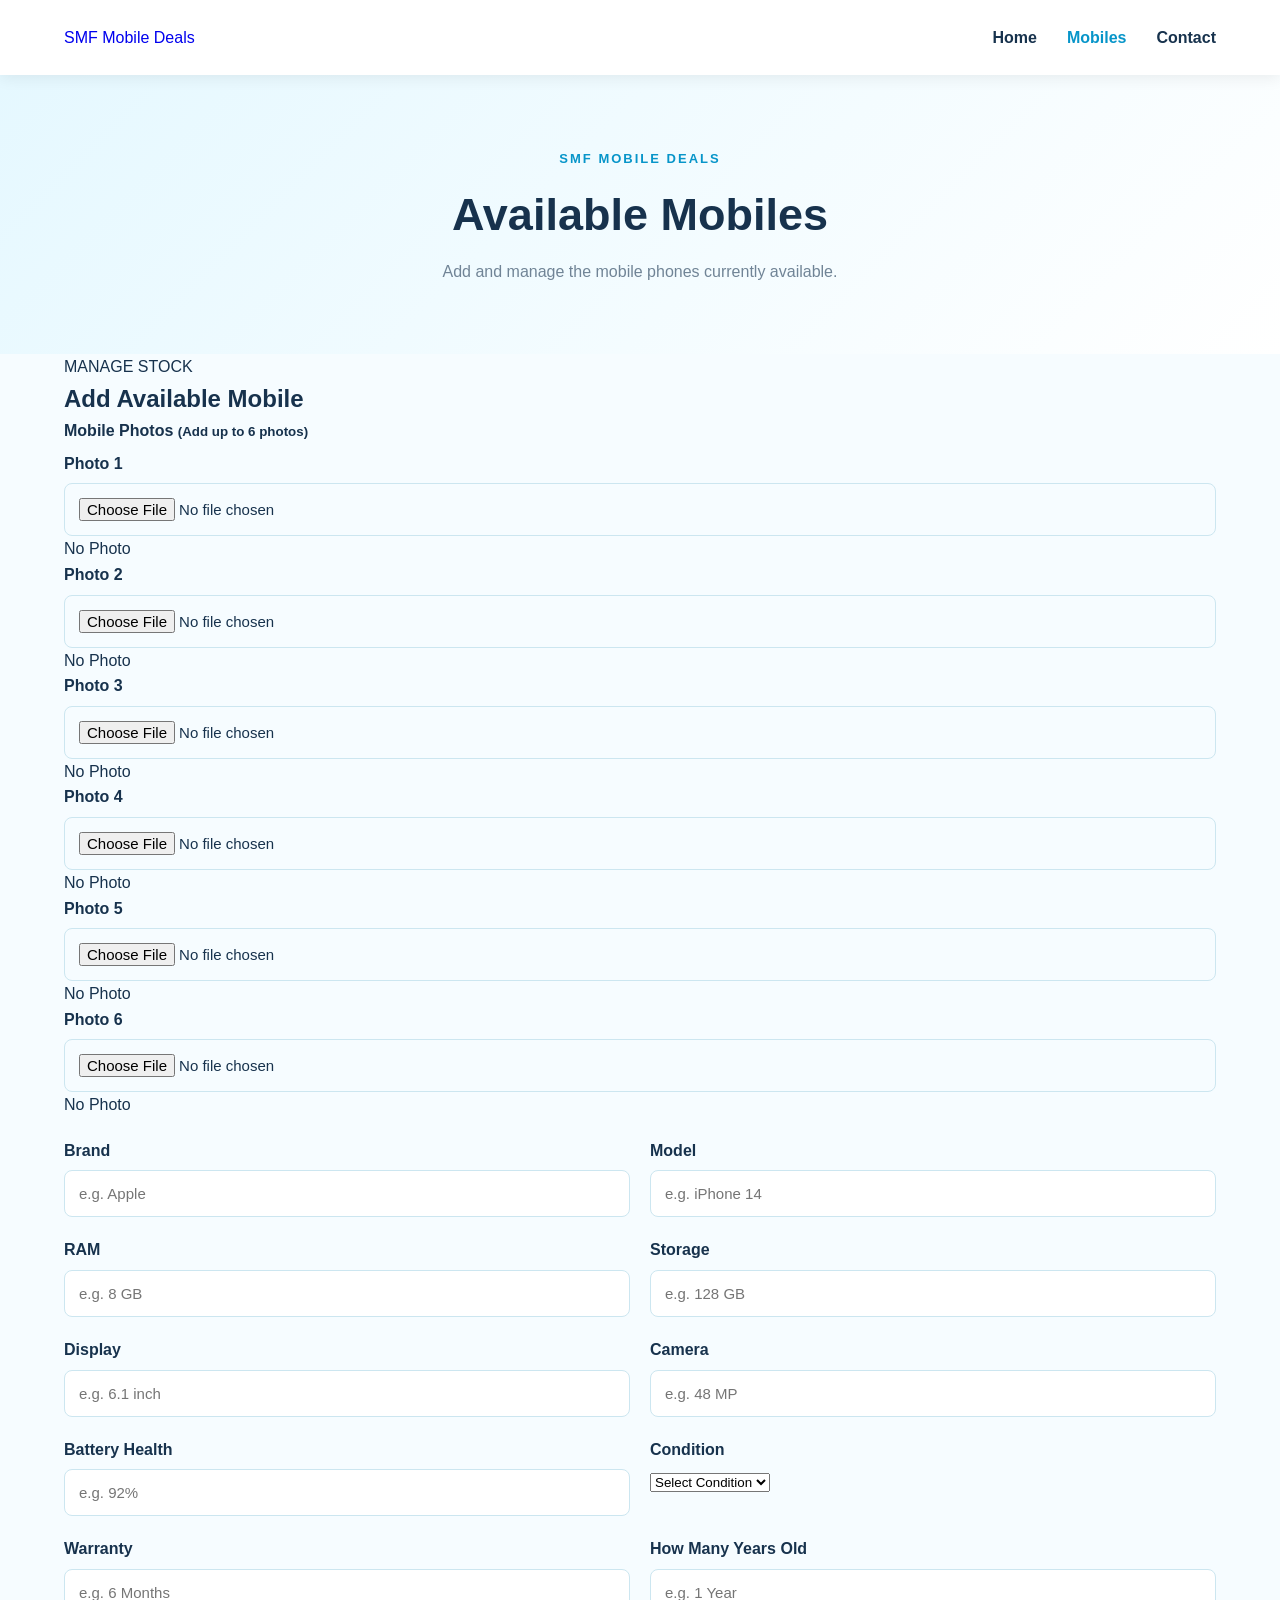
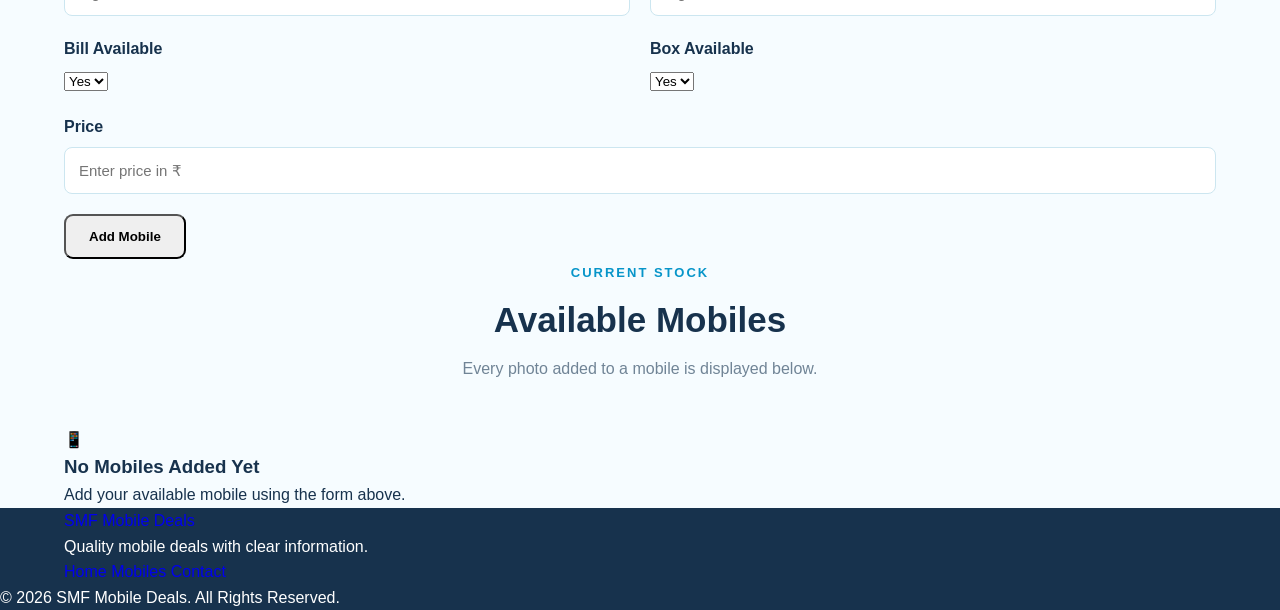
==== commit 1c0ae239: "Update mobiles.html" ====
--- a/mobiles.html
+++ b/mobiles.html
@@ -1,602 +1,1499 @@
 <!DOCTYPE html>
 <html lang="en">
 <head>
+
     <meta charset="UTF-8">
-    <meta name="viewport" content="width=device-width, initial-scale=1.0">
-
-    <title>Available Mobiles | SMF Mobile Deals</title>
+
+    <meta
+        name="viewport"
+        content="width=device-width, initial-scale=1.0">
+
+    <title>
+        Available Mobiles | SMF Mobile Deals
+    </title>
 
     <link rel="stylesheet" href="style.css">
+
 </head>
 
 <body>
 
-    <!-- ================= HEADER ================= -->
-    <header class="header">
-        <div class="container nav-container">
-
-            <a href="index.html" class="logo-text">
+
+<!-- ================= HEADER ================= -->
+
+<header class="header">
+
+    <div class="container nav-container">
+
+        <a href="index.html" class="logo-text">
+            <span>SMF</span> Mobile Deals
+        </a>
+
+
+        <nav class="navbar">
+
+            <a href="index.html">
+                Home
+            </a>
+
+            <a href="mobiles.html" class="active">
+                Mobiles
+            </a>
+
+            <a href="contact.html">
+                Contact
+            </a>
+
+        </nav>
+
+    </div>
+
+</header>
+
+
+<!-- ================= PAGE HEADER ================= -->
+
+<section class="page-header">
+
+    <div class="container">
+
+        <span>
+            SMF MOBILE DEALS
+        </span>
+
+        <h1>
+            Available Mobiles
+        </h1>
+
+        <p>
+            Add and manage the mobile phones currently available.
+        </p>
+
+    </div>
+
+</section>
+
+
+<!-- ================= ADD MOBILE ================= -->
+
+<section class="mobile-management">
+
+    <div class="container">
+
+        <div class="form-card">
+
+            <div class="form-heading">
+
+                <span>
+                    MANAGE STOCK
+                </span>
+
+                <h2 id="formTitle">
+                    Add Available Mobile
+                </h2>
+
+            </div>
+
+
+            <form id="mobileForm">
+
+
+                <input
+                    type="hidden"
+                    id="editIndex"
+                    value="-1"
+                >
+
+
+                <!-- ================= SIX PHOTOS ================= -->
+
+                <div class="form-group">
+
+                    <label>
+                        Mobile Photos
+                        <small>
+                            (Add up to 6 photos)
+                        </small>
+                    </label>
+
+
+                    <div class="photo-upload-grid">
+
+
+                        <!-- PHOTO 1 -->
+
+                        <div class="photo-input">
+
+                            <label for="image1">
+                                Photo 1
+                            </label>
+
+                            <input
+                                type="file"
+                                id="image1"
+                                accept="image/*"
+                            >
+
+                            <div
+                                class="photo-preview"
+                                id="preview1">
+
+                                No Photo
+
+                            </div>
+
+                        </div>
+
+
+                        <!-- PHOTO 2 -->
+
+                        <div class="photo-input">
+
+                            <label for="image2">
+                                Photo 2
+                            </label>
+
+                            <input
+                                type="file"
+                                id="image2"
+                                accept="image/*"
+                            >
+
+                            <div
+                                class="photo-preview"
+                                id="preview2">
+
+                                No Photo
+
+                            </div>
+
+                        </div>
+
+
+                        <!-- PHOTO 3 -->
+
+                        <div class="photo-input">
+
+                            <label for="image3">
+                                Photo 3
+                            </label>
+
+                            <input
+                                type="file"
+                                id="image3"
+                                accept="image/*"
+                            >
+
+                            <div
+                                class="photo-preview"
+                                id="preview3">
+
+                                No Photo
+
+                            </div>
+
+                        </div>
+
+
+                        <!-- PHOTO 4 -->
+
+                        <div class="photo-input">
+
+                            <label for="image4">
+                                Photo 4
+                            </label>
+
+                            <input
+                                type="file"
+                                id="image4"
+                                accept="image/*"
+                            >
+
+                            <div
+                                class="photo-preview"
+                                id="preview4">
+
+                                No Photo
+
+                            </div>
+
+                        </div>
+
+
+                        <!-- PHOTO 5 -->
+
+                        <div class="photo-input">
+
+                            <label for="image5">
+                                Photo 5
+                            </label>
+
+                            <input
+                                type="file"
+                                id="image5"
+                                accept="image/*"
+                            >
+
+                            <div
+                                class="photo-preview"
+                                id="preview5">
+
+                                No Photo
+
+                            </div>
+
+                        </div>
+
+
+                        <!-- PHOTO 6 -->
+
+                        <div class="photo-input">
+
+                            <label for="image6">
+                                Photo 6
+                            </label>
+
+                            <input
+                                type="file"
+                                id="image6"
+                                accept="image/*"
+                            >
+
+                            <div
+                                class="photo-preview"
+                                id="preview6">
+
+                                No Photo
+
+                            </div>
+
+                        </div>
+
+                    </div>
+
+                </div>
+
+
+                <!-- ================= BRAND / MODEL ================= -->
+
+                <div class="form-row">
+
+                    <div class="form-group">
+
+                        <label for="brand">
+                            Brand
+                        </label>
+
+                        <input
+                            type="text"
+                            id="brand"
+                            placeholder="e.g. Apple"
+                            required
+                        >
+
+                    </div>
+
+
+                    <div class="form-group">
+
+                        <label for="model">
+                            Model
+                        </label>
+
+                        <input
+                            type="text"
+                            id="model"
+                            placeholder="e.g. iPhone 14"
+                            required
+                        >
+
+                    </div>
+
+                </div>
+
+
+                <!-- ================= RAM / STORAGE ================= -->
+
+                <div class="form-row">
+
+                    <div class="form-group">
+
+                        <label for="ram">
+                            RAM
+                        </label>
+
+                        <input
+                            type="text"
+                            id="ram"
+                            placeholder="e.g. 8 GB"
+                        >
+
+                    </div>
+
+
+                    <div class="form-group">
+
+                        <label for="storage">
+                            Storage
+                        </label>
+
+                        <input
+                            type="text"
+                            id="storage"
+                            placeholder="e.g. 128 GB"
+                        >
+
+                    </div>
+
+                </div>
+
+
+                <!-- ================= DISPLAY / CAMERA ================= -->
+
+                <div class="form-row">
+
+                    <div class="form-group">
+
+                        <label for="display">
+                            Display
+                        </label>
+
+                        <input
+                            type="text"
+                            id="display"
+                            placeholder="e.g. 6.1 inch"
+                        >
+
+                    </div>
+
+
+                    <div class="form-group">
+
+                        <label for="camera">
+                            Camera
+                        </label>
+
+                        <input
+                            type="text"
+                            id="camera"
+                            placeholder="e.g. 48 MP"
+                        >
+
+                    </div>
+
+                </div>
+
+
+                <!-- ================= BATTERY / CONDITION ================= -->
+
+                <div class="form-row">
+
+                    <div class="form-group">
+
+                        <label for="battery">
+                            Battery Health
+                        </label>
+
+                        <input
+                            type="text"
+                            id="battery"
+                            placeholder="e.g. 92%"
+                        >
+
+                    </div>
+
+
+                    <div class="form-group">
+
+                        <label for="condition">
+                            Condition
+                        </label>
+
+                        <select id="condition">
+
+                            <option value="">
+                                Select Condition
+                            </option>
+
+                            <option value="Brand New">
+                                Brand New
+                            </option>
+
+                            <option value="Like New">
+                                Like New
+                            </option>
+
+                            <option value="Excellent">
+                                Excellent
+                            </option>
+
+                            <option value="Good">
+                                Good
+                            </option>
+
+                            <option value="Fair">
+                                Fair
+                            </option>
+
+                        </select>
+
+                    </div>
+
+                </div>
+
+
+                <!-- ================= WARRANTY / AGE ================= -->
+
+                <div class="form-row">
+
+                    <div class="form-group">
+
+                        <label for="warranty">
+                            Warranty
+                        </label>
+
+                        <input
+                            type="text"
+                            id="warranty"
+                            placeholder="e.g. 6 Months"
+                        >
+
+                    </div>
+
+
+                    <div class="form-group">
+
+                        <label for="age">
+                            How Many Years Old
+                        </label>
+
+                        <input
+                            type="text"
+                            id="age"
+                            placeholder="e.g. 1 Year"
+                        >
+
+                    </div>
+
+                </div>
+
+
+                <!-- ================= BILL / BOX ================= -->
+
+                <div class="form-row">
+
+                    <div class="form-group">
+
+                        <label for="bill">
+                            Bill Available
+                        </label>
+
+                        <select id="bill">
+
+                            <option value="Yes">
+                                Yes
+                            </option>
+
+                            <option value="No">
+                                No
+                            </option>
+
+                        </select>
+
+                    </div>
+
+
+                    <div class="form-group">
+
+                        <label for="box">
+                            Box Available
+                        </label>
+
+                        <select id="box">
+
+                            <option value="Yes">
+                                Yes
+                            </option>
+
+                            <option value="No">
+                                No
+                            </option>
+
+                        </select>
+
+                    </div>
+
+                </div>
+
+
+                <!-- ================= PRICE ================= -->
+
+                <div class="form-group">
+
+                    <label for="price">
+                        Price
+                    </label>
+
+                    <input
+                        type="number"
+                        id="price"
+                        placeholder="Enter price in ₹"
+                    >
+
+                </div>
+
+
+                <!-- ================= BUTTONS ================= -->
+
+                <div class="form-buttons">
+
+                    <button
+                        type="submit"
+                        class="btn"
+                        id="submitButton">
+
+                        Add Mobile
+
+                    </button>
+
+
+                    <button
+                        type="button"
+                        class="btn btn-outline"
+                        id="cancelButton"
+                        style="display:none;">
+
+                        Cancel
+
+                    </button>
+
+                </div>
+
+            </form>
+
+        </div>
+
+    </div>
+
+</section>
+
+
+<!-- ================= CURRENT STOCK ================= -->
+
+<section class="mobiles-section">
+
+    <div class="container">
+
+        <div class="section-heading">
+
+            <span>
+                CURRENT STOCK
+            </span>
+
+            <h2>
+                Available Mobiles
+            </h2>
+
+            <p>
+                Every photo added to a mobile is displayed below.
+            </p>
+
+        </div>
+
+
+        <div
+            id="mobileList"
+            class="mobile-grid">
+
+        </div>
+
+    </div>
+
+</section>
+
+
+<!-- ================= FOOTER ================= -->
+
+<footer class="footer">
+
+    <div class="container footer-container">
+
+        <div>
+
+            <a
+                href="index.html"
+                class="footer-logo">
+
                 <span>SMF</span> Mobile Deals
+
             </a>
 
-            <nav class="navbar">
-                <a href="index.html">Home</a>
-                <a href="mobiles.html" class="active">Mobiles</a>
-                <a href="contact.html">Contact</a>
-            </nav>
+            <p>
+                Quality mobile deals with clear information.
+            </p>
 
         </div>
-    </header>
-
-
-    <!-- ================= PAGE TITLE ================= -->
-    <section class="page-header">
-        <div class="container">
-
-            <span>SMF MOBILE DEALS</span>
-
-            <h1>Available Mobiles</h1>
-
-            <p>
-                Add and manage the mobile phones currently available in stock.
-            </p>
+
+
+        <div class="footer-links">
+
+            <a href="index.html">
+                Home
+            </a>
+
+            <a href="mobiles.html">
+                Mobiles
+            </a>
+
+            <a href="contact.html">
+                Contact
+            </a>
 
         </div>
-    </section>
-
-
-    <!-- ================= ADD MOBILE ================= -->
-    <section class="mobile-management">
-
-        <div class="container">
-
-            <div class="form-card">
-
-                <div class="form-heading">
-
-                    <span>MANAGE STOCK</span>
-
-                    <h2 id="formTitle">
-                        Add Available Mobile
-                    </h2>
-
+
+    </div>
+
+
+    <div class="footer-bottom">
+
+        <p>
+            © <span id="year"></span>
+            SMF Mobile Deals.
+            All Rights Reserved.
+        </p>
+
+    </div>
+
+</footer>
+
+
+<!-- ================= JAVASCRIPT ================= -->
+
+<script>
+
+let mobiles = [];
+
+let imageData = [
+    "",
+    "",
+    "",
+    "",
+    "",
+    ""
+];
+
+
+/* ================= LOAD DATA ================= */
+
+function loadData() {
+
+    try {
+
+        mobiles =
+            JSON.parse(
+                localStorage.getItem("smfMobiles")
+            ) || [];
+
+    } catch (error) {
+
+        mobiles = [];
+
+    }
+
+}
+
+
+/* ================= IMAGE UPLOAD ================= */
+
+for (
+    let i = 1;
+    i <= 6;
+    i++
+) {
+
+    const input =
+        document.getElementById(
+            "image" + i
+        );
+
+    const preview =
+        document.getElementById(
+            "preview" + i
+        );
+
+
+    input.addEventListener(
+        "change",
+        function() {
+
+            const file =
+                this.files[0];
+
+
+            if (!file) {
+                return;
+            }
+
+
+            /*
+             * Limit image size to 3 MB
+             */
+
+            if (
+                file.size >
+                3 * 1024 * 1024
+            ) {
+
+                alert(
+                    "Photo " +
+                    i +
+                    " is larger than 3 MB. Please choose a smaller photo."
+                );
+
+                this.value = "";
+
+                return;
+
+            }
+
+
+            const reader =
+                new FileReader();
+
+
+            reader.onload =
+                function(event) {
+
+                    imageData[i - 1] =
+                        event.target.result;
+
+
+                    preview.innerHTML = `
+
+                        <img
+                            src="${event.target.result}"
+                            alt="Photo ${i}"
+                        >
+
+                    `;
+
+                };
+
+
+            reader.readAsDataURL(file);
+
+        }
+    );
+
+}
+
+
+/* ================= FORM SUBMIT ================= */
+
+document
+    .getElementById("mobileForm")
+    .addEventListener(
+        "submit",
+        function(event) {
+
+            event.preventDefault();
+
+
+            const editIndex =
+                parseInt(
+                    document.getElementById(
+                        "editIndex"
+                    ).value
+                );
+
+
+            const mobile = {
+
+                /*
+                 * ALL SIX PHOTOS
+                 */
+
+                images:
+                    imageData.filter(
+                        image =>
+                            image &&
+                            image.trim() !== ""
+                    ),
+
+
+                /*
+                 * Keep old field for compatibility
+                 */
+
+                image:
+                    imageData[0] || "",
+
+
+                brand:
+                    document
+                        .getElementById("brand")
+                        .value
+                        .trim(),
+
+
+                model:
+                    document
+                        .getElementById("model")
+                        .value
+                        .trim(),
+
+
+                ram:
+                    document
+                        .getElementById("ram")
+                        .value
+                        .trim(),
+
+
+                storage:
+                    document
+                        .getElementById("storage")
+                        .value
+                        .trim(),
+
+
+                display:
+                    document
+                        .getElementById("display")
+                        .value
+                        .trim(),
+
+
+                camera:
+                    document
+                        .getElementById("camera")
+                        .value
+                        .trim(),
+
+
+                battery:
+                    document
+                        .getElementById("battery")
+                        .value
+                        .trim(),
+
+
+                condition:
+                    document
+                        .getElementById("condition")
+                        .value,
+
+
+                warranty:
+                    document
+                        .getElementById("warranty")
+                        .value
+                        .trim(),
+
+
+                age:
+                    document
+                        .getElementById("age")
+                        .value
+                        .trim(),
+
+
+                bill:
+                    document
+                        .getElementById("bill")
+                        .value,
+
+
+                box:
+                    document
+                        .getElementById("box")
+                        .value,
+
+
+                price:
+                    document
+                        .getElementById("price")
+                        .value
+                        .trim()
+
+            };
+
+
+            /* ================= EDIT ================= */
+
+            if (
+                editIndex >= 0 &&
+                editIndex < mobiles.length
+            ) {
+
+                mobiles[editIndex] =
+                    mobile;
+
+            }
+
+
+            /* ================= ADD ================= */
+
+            else {
+
+                mobiles.push(
+                    mobile
+                );
+
+            }
+
+
+            /* ================= SAVE ================= */
+
+            localStorage.setItem(
+                "smfMobiles",
+                JSON.stringify(mobiles)
+            );
+
+
+            alert(
+                editIndex >= 0
+                    ? "Mobile updated successfully!"
+                    : "Mobile added successfully!"
+            );
+
+
+            resetForm();
+
+            displayMobiles();
+
+        }
+    );
+
+
+/* ================= GET IMAGES ================= */
+
+function getMobileImages(mobile) {
+
+    let images = [];
+
+
+    if (
+        Array.isArray(mobile.images)
+    ) {
+
+        images =
+            mobile.images.filter(
+                image =>
+                    image &&
+                    image.trim() !== ""
+            );
+
+    }
+
+
+    /*
+     * Old one-image records
+     */
+
+    if (
+        images.length === 0 &&
+        mobile.image
+    ) {
+
+        images.push(
+            mobile.image
+        );
+
+    }
+
+
+    return images;
+
+}
+
+
+/* ================= DISPLAY ================= */
+
+function displayMobiles() {
+
+    const mobileList =
+        document.getElementById(
+            "mobileList"
+        );
+
+
+    mobileList.innerHTML = "";
+
+
+    if (
+        mobiles.length === 0
+    ) {
+
+        mobileList.innerHTML = `
+
+            <div class="empty-stock">
+
+                <div class="empty-icon">
+                    📱
                 </div>
 
-
-                <form id="mobileForm">
-
-                    <input
-                        type="hidden"
-                        id="editIndex"
-                        value="-1"
-                    >
-
-
-                    <!-- ================= SIX PHOTOS ================= -->
-                    <div class="form-group">
-
-                        <label>
-                            Mobile Photos
-                            <small>(Maximum 6 photos)</small>
-                        </label>
-
-                        <div class="photo-upload-grid">
-
-                            <div class="photo-input">
-                                <label for="image1">
-                                    Photo 1
-                                </label>
-
-                                <input
-                                    type="file"
-                                    id="image1"
-                                    accept="image/*"
-                                >
-
-                                <div
-                                    class="photo-preview"
-                                    id="preview1">
-                                    No Photo
-                                </div>
-                            </div>
-
-
-                            <div class="photo-input">
-                                <label for="image2">
-                                    Photo 2
-                                </label>
-
-                                <input
-                                    type="file"
-                                    id="image2"
-                                    accept="image/*"
-                                >
-
-                                <div
-                                    class="photo-preview"
-                                    id="preview2">
-                                    No Photo
-                                </div>
-                            </div>
-
-
-                            <div class="photo-input">
-                                <label for="image3">
-                                    Photo 3
-                                </label>
-
-                                <input
-                                    type="file"
-                                    id="image3"
-                                    accept="image/*"
-                                >
-
-                                <div
-                                    class="photo-preview"
-                                    id="preview3">
-                                    No Photo
-                                </div>
-                            </div>
-
-
-                            <div class="photo-input">
-                                <label for="image4">
-                                    Photo 4
-                                </label>
-
-                                <input
-                                    type="file"
-                                    id="image4"
-                                    accept="image/*"
-                                >
-
-                                <div
-                                    class="photo-preview"
-                                    id="preview4">
-                                    No Photo
-                                </div>
-                            </div>
-
-
-                            <div class="photo-input">
-                                <label for="image5">
-                                    Photo 5
-                                </label>
-
-                                <input
-                                    type="file"
-                                    id="image5"
-                                    accept="image/*"
-                                >
-
-                                <div
-                                    class="photo-preview"
-                                    id="preview5">
-                                    No Photo
-                                </div>
-                            </div>
-
-
-                            <div class="photo-input">
-                                <label for="image6">
-                                    Photo 6
-                                </label>
-
-                                <input
-                                    type="file"
-                                    id="image6"
-                                    accept="image/*"
-                                >
-
-                                <div
-                                    class="photo-preview"
-                                    id="preview6">
-                                    No Photo
-                                </div>
-                            </div>
-
-                        </div>
+                <h3>
+                    No Mobiles Added Yet
+                </h3>
+
+                <p>
+                    Add your available mobile
+                    using the form above.
+                </p>
+
+            </div>
+
+        `;
+
+        return;
+
+    }
+
+
+    mobiles.forEach(
+        function(mobile, index) {
+
+            const card =
+                document.createElement(
+                    "div"
+                );
+
+
+            card.className =
+                "mobile-card";
+
+
+            const images =
+                getMobileImages(
+                    mobile
+                );
+
+
+            const mobileName =
+                `${mobile.brand || ""} ${
+                    mobile.model || ""
+                }`.trim();
+
+
+            /*
+             * SHOW ALL PHOTOS
+             */
+
+            let galleryHTML = "";
+
+
+            if (
+                images.length > 0
+            ) {
+
+                galleryHTML = `
+
+                    <div class="mobile-gallery">
+
+                        ${images.map(
+                            function(image, imageIndex) {
+
+                                return `
+
+                                    <img
+                                        src="${image}"
+                                        alt="${mobileName} Photo ${
+                                            imageIndex + 1
+                                        }"
+                                        class="gallery-image"
+                                    >
+
+                                `;
+
+                            }
+                        ).join("")}
 
                     </div>
 
-
-                    <!-- ================= BRAND ================= -->
-                    <div class="form-row">
-
-                        <div class="form-group">
-
-                            <label for="brand">
-                                Brand
-                            </label>
-
-                            <input
-                                type="text"
-                                id="brand"
-                                placeholder="e.g. Apple"
-                                required
-                            >
-
-                        </div>
-
-
-                        <div class="form-group">
-
-                            <label for="model">
-                                Model
-                            </label>
-
-                            <input
-                                type="text"
-                                id="model"
-                                placeholder="e.g. iPhone 14"
-                                required
-                            >
-
-                        </div>
-
+                `;
+
+            } else {
+
+                galleryHTML = `
+
+                    <div class="no-image">
+                        <span>📱</span>
+                        <p>No Image</p>
                     </div>
 
-
-                    <!-- ================= RAM / STORAGE ================= -->
-                    <div class="form-row">
-
-                        <div class="form-group">
-
-                            <label for="ram">
-                                RAM
-                            </label>
-
-                            <input
-                                type="text"
-                                id="ram"
-                                placeholder="e.g. 8 GB"
-                            >
-
-                        </div>
-
-
-                        <div class="form-group">
-
-                            <label for="storage">
-                                Storage
-                            </label>
-
-                            <input
-                                type="text"
-                                id="storage"
-                                placeholder="e.g. 128 GB"
-                            >
-
-                        </div>
+                `;
+
+            }
+
+
+            card.innerHTML = `
+
+                <div class="mobile-image-wrapper">
+
+                    ${galleryHTML}
+
+                    <span class="stock-badge">
+                        AVAILABLE
+                    </span>
+
+                </div>
+
+
+                <div class="mobile-info">
+
+                    <h3>
+                        ${
+                            mobileName ||
+                            "Mobile Phone"
+                        }
+                    </h3>
+
+
+                    ${
+                        mobile.price
+
+                        ?
+
+                        `<div class="mobile-price">
+                            ₹${mobile.price}
+                        </div>`
+
+                        : ""
+
+                    }
+
+
+                    <div class="mobile-specs">
+
+                        ${
+                            mobile.ram
+
+                            ?
+
+                            `<div>
+                                <strong>RAM</strong>
+                                <span>
+                                    ${mobile.ram}
+                                </span>
+                            </div>`
+
+                            : ""
+                        }
+
+
+                        ${
+                            mobile.storage
+
+                            ?
+
+                            `<div>
+                                <strong>Storage</strong>
+                                <span>
+                                    ${mobile.storage}
+                                </span>
+                            </div>`
+
+                            : ""
+                        }
+
+
+                        ${
+                            mobile.display
+
+                            ?
+
+                            `<div>
+                                <strong>Display</strong>
+                                <span>
+                                    ${mobile.display}
+                                </span>
+                            </div>`
+
+                            : ""
+                        }
+
+
+                        ${
+                            mobile.camera
+
+                            ?
+
+                            `<div>
+                                <strong>Camera</strong>
+                                <span>
+                                    ${mobile.camera}
+                                </span>
+                            </div>`
+
+                            : ""
+                        }
 
                     </div>
 
 
-                    <!-- ================= DISPLAY / CAMERA ================= -->
-                    <div class="form-row">
-
-                        <div class="form-group">
-
-                            <label for="display">
-                                Display
-                            </label>
-
-                            <input
-                                type="text"
-                                id="display"
-                                placeholder="e.g. 6.1 inch"
-                            >
-
-                        </div>
-
-
-                        <div class="form-group">
-
-                            <label for="camera">
-                                Camera
-                            </label>
-
-                            <input
-                                type="text"
-                                id="camera"
-                                placeholder="e.g. 48 MP"
-                            >
-
-                        </div>
+                    <div class="mobile-details">
+
+                        ${
+                            mobile.battery
+
+                            ?
+
+                            `<p>
+                                <strong>Battery:</strong>
+                                ${mobile.battery}
+                            </p>`
+
+                            : ""
+                        }
+
+
+                        ${
+                            mobile.condition
+
+                            ?
+
+                            `<p>
+                                <strong>Condition:</strong>
+                                ${mobile.condition}
+                            </p>`
+
+                            : ""
+                        }
+
+
+                        ${
+                            mobile.warranty
+
+                            ?
+
+                            `<p>
+                                <strong>Warranty:</strong>
+                                ${mobile.warranty}
+                            </p>`
+
+                            : ""
+                        }
+
+
+                        ${
+                            mobile.age
+
+                            ?
+
+                            `<p>
+                                <strong>Age:</strong>
+                                ${mobile.age}
+                            </p>`
+
+                            : ""
+                        }
+
+
+                        ${
+                            mobile.bill
+
+                            ?
+
+                            `<p>
+                                <strong>Bill:</strong>
+                                ${mobile.bill}
+                            </p>`
+
+                            : ""
+                        }
+
+
+                        ${
+                            mobile.box
+
+                            ?
+
+                            `<p>
+                                <strong>Box:</strong>
+                                ${mobile.box}
+                            </p>`
+
+                            : ""
+                        }
 
                     </div>
 
 
-                    <!-- ================= BATTERY / CONDITION ================= -->
-                    <div class="form-row">
-
-                        <div class="form-group">
-
-                            <label for="battery">
-                                Battery Health
-                            </label>
-
-                            <input
-                                type="text"
-                                id="battery"
-                                placeholder="e.g. 92%"
-                            >
-
-                        </div>
-
-
-                        <div class="form-group">
-
-                            <label for="condition">
-                                Condition
-                            </label>
-
-                            <select id="condition">
-
-                                <option value="">
-                                    Select Condition
-                                </option>
-
-                                <option value="Brand New">
-                                    Brand New
-                                </option>
-
-                                <option value="Like New">
-                                    Like New
-                                </option>
-
-                                <option value="Excellent">
-                                    Excellent
-                                </option>
-
-                                <option value="Good">
-                                    Good
-                                </option>
-
-                                <option value="Fair">
-                                    Fair
-                                </option>
-
-                            </select>
-
-                        </div>
-
-                    </div>
-
-
-                    <!-- ================= WARRANTY / AGE ================= -->
-                    <div class="form-row">
-
-                        <div class="form-group">
-
-                            <label for="warranty">
-                                Warranty
-                            </label>
-
-                            <input
-                                type="text"
-                                id="warranty"
-                                placeholder="e.g. 6 Months"
-                            >
-
-                        </div>
-
-
-                        <div class="form-group">
-
-                            <label for="age">
-                                How Many Years Old
-                            </label>
-
-                            <input
-                                type="text"
-                                id="age"
-                                placeholder="e.g. 1 Year"
-                            >
-
-                        </div>
-
-                    </div>
-
-
-                    <!-- ================= BILL / BOX ================= -->
-                    <div class="form-row">
-
-                        <div class="form-group">
-
-                            <label for="bill">
-                                Bill Available
-                            </label>
-
-                            <select id="bill">
-
-                                <option value="Yes">
-                                    Yes
-                                </option>
-
-                                <option value="No">
-                                    No
-                                </option>
-
-                            </select>
-
-                        </div>
-
-
-                        <div class="form-group">
-
-                            <label for="box">
-                                Box Available
-                            </label>
-
-                            <select id="box">
-
-                                <option value="Yes">
-                                    Yes
-                                </option>
-
-                                <option value="No">
-                                    No
-                                </option>
-
-                            </select>
-
-                        </div>
-
-                    </div>
-
-
-                    <!-- ================= PRICE ================= -->
-                    <div class="form-group">
-
-                        <label for="price">
-                            Price
-                        </label>
-
-                        <input
-                            type="number"
-                            id="price"
-                            placeholder="Enter price in ₹"
-                        >
-
-                    </div>
-
-
-                    <!-- ================= BUTTONS ================= -->
-                    <div class="form-buttons">
+                    ${
+                        images.length > 0
+
+                        ?
+
+                        `<div class="photo-count">
+                            📷 ${images.length}
+                            ${
+                                images.length === 1
+                                ? "Photo"
+                                : "Photos"
+                            }
+                        </div>`
+
+                        : ""
+
+                    }
+
+
+                    <div class="mobile-actions">
 
                         <button
-                            type="submit"
+                            type="button"
                             class="btn"
-                            id="submitButton">
-                            Add Mobile
+                            onclick="editMobile(${index})">
+
+                            Edit
+
                         </button>
 
 
                         <button
                             type="button"
                             class="btn btn-outline"
-                            id="cancelButton"
-                            style="display:none;">
-                            Cancel
+                            onclick="deleteMobile(${index})">
+
+                            Delete
+
                         </button>
 
                     </div>
 
-                </form>
-
-            </div>
-
-        </div>
-
-    </section>
-
-
-    <!-- ================= AVAILABLE STOCK ================= -->
-    <section class="mobiles-section">
-
-        <div class="container">
-
-            <div class="section-heading">
-
-                <span>CURRENT STOCK</span>
-
-                <h2>Available Mobiles</h2>
-
-                <p>
-                    Manage the mobiles currently available.
-                </p>
-
-            </div>
-
-
-            <div
-                id="mobileList"
-                class="mobile-grid">
-            </div>
-
-        </div>
-
-    </section>
-
-
-    <!-- ================= FOOTER ================= -->
-    <footer class="footer">
-
-        <div class="container footer-container">
-
-            <div>
-
-                <a
-                    href="index.html"
-                    class="footer-logo">
-                    <span>SMF</span> Mobile Deals
-                </a>
-
-                <p>
-                    Quality mobile deals with clear information.
-                </p>
-
-            </div>
-
-
-            <div class="footer-links">
-
-                <a href="index.html">
-                    Home
-                </a>
-
-                <a href="mobiles.html">
-                    Mobiles
-                </a>
-
-                <a href="contact.html">
-                    Contact
-                </a>
-
-            </div>
-
-        </div>
-
-
-        <div class="footer-bottom">
-
-            <p>
-                © <span id="year"></span>
-                SMF Mobile Deals.
-                All Rights Reserved.
-            </p>
-
-        </div>
-
-    </footer>
-
-
-    <!-- ================= JAVASCRIPT ================= -->
-    <script>
-
-        /* ============================================
-           LOAD EXISTING MOBILE DATA
-        ============================================ */
-
-        let mobiles = [];
-
-        try {
-
-            mobiles =
-                JSON.parse(
-                    localStorage.getItem("smfMobiles")
-                ) || [];
-
-        } catch (error) {
-
-            mobiles = [];
+                </div>
+
+            `;
+
+
+            mobileList.appendChild(
+                card
+            );
 
         }
-
-
-        let imageData = [
-            "",
+    );
+
+}
+
+
+/* ================= EDIT ================= */
+
+function editMobile(index) {
+
+    const mobile =
+        mobiles[index];
+
+
+    if (!mobile) {
+        return;
+    }
+
+
+    document.getElementById(
+        "editIndex"
+    ).value = index;
+
+
+    document.getElementById(
+        "brand"
+    ).value =
+        mobile.brand || "";
+
+
+    document.getElementById(
+        "model"
+    ).value =
+        mobile.model || "";
+
+
+    document.getElementById(
+        "ram"
+    ).value =
+        mobile.ram || "";
+
+
+    document.getElementById(
+        "storage"
+    ).value =
+        mobile.storage || "";
+
+
+    document.getElementById(
+        "display"
+    ).value =
+        mobile.display || "";
+
+
+    document.getElementById(
+        "camera"
+    ).value =
+        mobile.camera || "";
+
+
+    document.getElementById(
+        "battery"
+    ).value =
+        mobile.battery || "";
+
+
+    document.getElementById(
+        "condition"
+    ).value =
+        mobile.condition || "";
+
+
+    document.getElementById(
+        "warranty"
+    ).value =
+        mobile.warranty || "";
+
+
+    document.getElementById(
+        "age"
+    ).value =
+        mobile.age || "";
+
+
+    document.getElementById(
+        "bill"
+    ).value =
+        mobile.bill || "Yes";
+
+
+    document.getElementById(
+        "box"
+    ).value =
+        mobile.box || "Yes";
+
+
+    document.getElementById(
+        "price"
+    ).value =
+        mobile.price || "";
+
+
+    /*
+     * LOAD ALL SIX PHOTOS
+     */
+
+    if (
+        Array.isArray(mobile.images)
+    ) {
+
+        imageData = [
+            mobile.images[0] || "",
+            mobile.images[1] || "",
+            mobile.images[2] || "",
+            mobile.images[3] || "",
+            mobile.images[4] || "",
+            mobile.images[5] || ""
+        ];
+
+    } else {
+
+        imageData = [
+            mobile.image || "",
             "",
             "",
             "",
@@ -604,914 +1501,210 @@
             ""
         ];
 
-
-        /* ============================================
-           IMAGE UPLOAD + PREVIEW
-        ============================================ */
-
-        for (let i = 1; i <= 6; i++) {
-
-            const input =
-                document.getElementById("image" + i);
-
-            const preview =
-                document.getElementById("preview" + i);
-
-
-            input.addEventListener(
-                "change",
-                function () {
-
-                    const file =
-                        this.files[0];
-
-                    if (!file) {
-                        return;
-                    }
-
-
-                    const reader =
-                        new FileReader();
-
-
-                    reader.onload =
-                        function (event) {
-
-                            imageData[i - 1] =
-                                event.target.result;
-
-
-                            preview.innerHTML = `
-                                <img
-                                    src="${event.target.result}"
-                                    alt="Mobile Photo ${i}"
-                                >
-                            `;
-
-                        };
-
-
-                    reader.readAsDataURL(file);
-
-                }
+    }
+
+
+    /*
+     * SHOW PHOTO PREVIEWS
+     */
+
+    for (
+        let i = 1;
+        i <= 6;
+        i++
+    ) {
+
+        const preview =
+            document.getElementById(
+                "preview" + i
             );
 
+
+        if (
+            imageData[i - 1]
+        ) {
+
+            preview.innerHTML = `
+
+                <img
+                    src="${imageData[i - 1]}"
+                    alt="Photo ${i}"
+                >
+
+            `;
+
+        } else {
+
+            preview.innerHTML =
+                "No Photo";
+
         }
 
-
-        /* ============================================
-           FORM SUBMIT
-        ============================================ */
-
-        document
-            .getElementById("mobileForm")
-            .addEventListener(
-                "submit",
-                function (event) {
-
-                    event.preventDefault();
-
-
-                    const editIndex =
-                        parseInt(
-                            document.getElementById(
-                                "editIndex"
-                            ).value
-                        );
-
-
-                    const mobile = {
-
-                        images: imageData,
-
-                        /*
-                         * Keep the old image field too.
-                         * This prevents older saved mobiles
-                         * from breaking.
-                         */
-                        image:
-                            imageData[0] || "",
-
-                        brand:
-                            document
-                                .getElementById("brand")
-                                .value
-                                .trim(),
-
-                        model:
-                            document
-                                .getElementById("model")
-                                .value
-                                .trim(),
-
-                        ram:
-                            document
-                                .getElementById("ram")
-                                .value
-                                .trim(),
-
-                        storage:
-                            document
-                                .getElementById("storage")
-                                .value
-                                .trim(),
-
-                        display:
-                            document
-                                .getElementById("display")
-                                .value
-                                .trim(),
-
-                        camera:
-                            document
-                                .getElementById("camera")
-                                .value
-                                .trim(),
-
-                        battery:
-                            document
-                                .getElementById("battery")
-                                .value
-                                .trim(),
-
-                        condition:
-                            document
-                                .getElementById("condition")
-                                .value,
-
-                        warranty:
-                            document
-                                .getElementById("warranty")
-                                .value
-                                .trim(),
-
-                        age:
-                            document
-                                .getElementById("age")
-                                .value
-                                .trim(),
-
-                        bill:
-                            document
-                                .getElementById("bill")
-                                .value,
-
-                        box:
-                            document
-                                .getElementById("box")
-                                .value,
-
-                        price:
-                            document
-                                .getElementById("price")
-                                .value
-                                .trim()
-
-                    };
-
-
-                    /* ====================================
-                       EDIT EXISTING MOBILE
-                    ==================================== */
-
-                    if (
-                        editIndex >= 0 &&
-                        editIndex < mobiles.length
-                    ) {
-
-                        mobiles[editIndex] =
-                            mobile;
-
-                    }
-
-                    /* ====================================
-                       ADD NEW MOBILE
-                    ==================================== */
-
-                    else {
-
-                        mobiles.push(mobile);
-
-                    }
-
-
-                    /* ====================================
-                       SAVE
-                    ==================================== */
-
-                    localStorage.setItem(
-                        "smfMobiles",
-                        JSON.stringify(mobiles)
-                    );
-
-
-                    alert(
-                        editIndex >= 0
-                            ? "Mobile updated successfully!"
-                            : "Mobile added successfully!"
-                    );
-
-
-                    resetForm();
-
-                    displayMobiles();
-
-                }
-            );
-
-
-        /* ============================================
-           DISPLAY MOBILES
-        ============================================ */
-
-        function displayMobiles() {
-
-            const mobileList =
-                document.getElementById(
-                    "mobileList"
-                );
-
-
-            mobileList.innerHTML = "";
-
-
-            if (mobiles.length === 0) {
-
-                mobileList.innerHTML = `
-
-                    <div class="empty-stock">
-
-                        <h3>
-                            No Mobiles Added Yet
-                        </h3>
-
-                        <p>
-                            Add your available mobile
-                            using the form above.
-                        </p>
-
-                    </div>
-
-                `;
-
-                return;
-
-            }
-
-
-            mobiles.forEach(
-                function (mobile, index) {
-
-
-                    const card =
-                        document.createElement(
-                            "div"
-                        );
-
-
-                    card.className =
-                        "mobile-card";
-
-
-                    /*
-                     * Support both:
-                     * New 6-image system
-                     * Old single-image system
-                     */
-
-                    let images =
-                        Array.isArray(mobile.images)
-                            ? mobile.images.filter(Boolean)
-                            : [];
-
-
-                    if (
-                        images.length === 0 &&
-                        mobile.image
-                    ) {
-
-                        images = [
-                            mobile.image
-                        ];
-
-                    }
-
-
-                    let mainImage =
-                        images.length > 0
-                            ? images[0]
-                            : "";
-
-
-                    card.innerHTML = `
-
-                        <div class="mobile-image">
-
-                            ${
-                                mainImage
-
-                                ?
-
-                                `<img
-                                    src="${mainImage}"
-                                    alt="${
-                                        mobile.brand || ""
-                                    } ${
-                                        mobile.model || ""
-                                    }"
-                                >`
-
-                                :
-
-                                `<div class="no-image">
-                                    No Image
-                                </div>`
-                            }
-
-                            <span class="stock-badge">
-                                AVAILABLE
-                            </span>
-
-                        </div>
-
-
-                        <div class="mobile-info">
-
-                            <h3>
-                                ${
-                                    mobile.brand || ""
-                                }
-                                ${
-                                    mobile.model || ""
-                                }
-                            </h3>
-
-
-                            ${
-                                mobile.price
-
-                                ?
-
-                                `<div class="mobile-price">
-                                    ₹${mobile.price}
-                                </div>`
-
-                                : ""
-
-                            }
-
-
-                            <div class="mobile-specs">
-
-                                ${
-                                    mobile.ram
-
-                                    ?
-
-                                    `<div>
-                                        <strong>RAM</strong>
-                                        <span>
-                                            ${mobile.ram}
-                                        </span>
-                                    </div>`
-
-                                    : ""
-                                }
-
-
-                                ${
-                                    mobile.storage
-
-                                    ?
-
-                                    `<div>
-                                        <strong>Storage</strong>
-                                        <span>
-                                            ${mobile.storage}
-                                        </span>
-                                    </div>`
-
-                                    : ""
-                                }
-
-
-                                ${
-                                    mobile.display
-
-                                    ?
-
-                                    `<div>
-                                        <strong>Display</strong>
-                                        <span>
-                                            ${mobile.display}
-                                        </span>
-                                    </div>`
-
-                                    : ""
-                                }
-
-
-                                ${
-                                    mobile.camera
-
-                                    ?
-
-                                    `<div>
-                                        <strong>Camera</strong>
-                                        <span>
-                                            ${mobile.camera}
-                                        </span>
-                                    </div>`
-
-                                    : ""
-                                }
-
-                            </div>
-
-
-                            <div class="mobile-details">
-
-                                ${
-                                    mobile.battery
-
-                                    ?
-
-                                    `<p>
-                                        <strong>
-                                            Battery:
-                                        </strong>
-                                        ${mobile.battery}
-                                    </p>`
-
-                                    : ""
-                                }
-
-
-                                ${
-                                    mobile.condition
-
-                                    ?
-
-                                    `<p>
-                                        <strong>
-                                            Condition:
-                                        </strong>
-                                        ${mobile.condition}
-                                    </p>`
-
-                                    : ""
-                                }
-
-
-                                ${
-                                    mobile.warranty
-
-                                    ?
-
-                                    `<p>
-                                        <strong>
-                                            Warranty:
-                                        </strong>
-                                        ${mobile.warranty}
-                                    </p>`
-
-                                    : ""
-                                }
-
-
-                                ${
-                                    mobile.age
-
-                                    ?
-
-                                    `<p>
-                                        <strong>
-                                            Age:
-                                        </strong>
-                                        ${mobile.age}
-                                    </p>`
-
-                                    : ""
-                                }
-
-
-                                ${
-                                    mobile.bill
-
-                                    ?
-
-                                    `<p>
-                                        <strong>
-                                            Bill:
-                                        </strong>
-                                        ${mobile.bill}
-                                    </p>`
-
-                                    : ""
-                                }
-
-
-                                ${
-                                    mobile.box
-
-                                    ?
-
-                                    `<p>
-                                        <strong>
-                                            Box:
-                                        </strong>
-                                        ${mobile.box}
-                                    </p>`
-
-                                    : ""
-                                }
-
-                            </div>
-
-
-                            ${
-                                images.length > 1
-
-                                ?
-
-                                `<p class="photo-count">
-                                    ${images.length}
-                                    Photos Available
-                                </p>`
-
-                                : ""
-                            }
-
-
-                            <div class="mobile-actions">
-
-                                <button
-                                    type="button"
-                                    class="btn"
-                                    onclick="editMobile(${index})">
-                                    Edit
-                                </button>
-
-
-                                <button
-                                    type="button"
-                                    class="btn btn-outline"
-                                    onclick="deleteMobile(${index})">
-                                    Delete
-                                </button>
-
-                            </div>
-
-                        </div>
-
-                    `;
-
-
-                    mobileList.appendChild(card);
-
-                }
-            );
+    }
+
+
+    document.getElementById(
+        "formTitle"
+    ).textContent =
+        "Edit Mobile";
+
+
+    document.getElementById(
+        "submitButton"
+    ).textContent =
+        "Update Mobile";
+
+
+    document.getElementById(
+        "cancelButton"
+    ).style.display =
+        "inline-block";
+
+
+    window.scrollTo({
+        top: 0,
+        behavior: "smooth"
+    });
+
+}
+
+
+/* ================= DELETE ================= */
+
+function deleteMobile(index) {
+
+    const mobile =
+        mobiles[index];
+
+
+    if (!mobile) {
+        return;
+    }
+
+
+    const name =
+        `${mobile.brand || ""} ${
+            mobile.model || ""
+        }`.trim();
+
+
+    if (
+        !confirm(
+            `Are you sure you want to delete ${
+                name || "this mobile"
+            }?`
+        )
+    ) {
+
+        return;
+
+    }
+
+
+    mobiles.splice(
+        index,
+        1
+    );
+
+
+    localStorage.setItem(
+        "smfMobiles",
+        JSON.stringify(mobiles)
+    );
+
+
+    displayMobiles();
+
+}
+
+
+/* ================= CANCEL ================= */
+
+document
+    .getElementById("cancelButton")
+    .addEventListener(
+        "click",
+        function() {
+
+            resetForm();
 
         }
-
-
-        /* ============================================
-           EDIT MOBILE
-        ============================================ */
-
-        function editMobile(index) {
-
-            const mobile =
-                mobiles[index];
-
-
-            if (!mobile) {
-                return;
-            }
-
-
-            document.getElementById(
-                "editIndex"
-            ).value = index;
-
-
-            document.getElementById(
-                "brand"
-            ).value =
-                mobile.brand || "";
-
-
-            document.getElementById(
-                "model"
-            ).value =
-                mobile.model || "";
-
-
-            document.getElementById(
-                "ram"
-            ).value =
-                mobile.ram || "";
-
-
-            document.getElementById(
-                "storage"
-            ).value =
-                mobile.storage || "";
-
-
-            document.getElementById(
-                "display"
-            ).value =
-                mobile.display || "";
-
-
-            document.getElementById(
-                "camera"
-            ).value =
-                mobile.camera || "";
-
-
-            document.getElementById(
-                "battery"
-            ).value =
-                mobile.battery || "";
-
-
-            document.getElementById(
-                "condition"
-            ).value =
-                mobile.condition || "";
-
-
-            document.getElementById(
-                "warranty"
-            ).value =
-                mobile.warranty || "";
-
-
-            document.getElementById(
-                "age"
-            ).value =
-                mobile.age || "";
-
-
-            document.getElementById(
-                "bill"
-            ).value =
-                mobile.bill || "Yes";
-
-
-            document.getElementById(
-                "box"
-            ).value =
-                mobile.box || "Yes";
-
-
-            document.getElementById(
-                "price"
-            ).value =
-                mobile.price || "";
-
-
-            /*
-             * Load existing photos
-             */
-
-            if (
-                Array.isArray(mobile.images)
-            ) {
-
-                imageData =
-                    [
-                        mobile.images[0] || "",
-                        mobile.images[1] || "",
-                        mobile.images[2] || "",
-                        mobile.images[3] || "",
-                        mobile.images[4] || "",
-                        mobile.images[5] || ""
-                    ];
-
-            } else {
-
-                imageData =
-                    [
-                        mobile.image || "",
-                        "",
-                        "",
-                        "",
-                        "",
-                        ""
-                    ];
-
-            }
-
-
-            /*
-             * Show existing photo previews
-             */
-
-            for (
-                let i = 1;
-                i <= 6;
-                i++
-            ) {
-
-                const preview =
-                    document.getElementById(
-                        "preview" + i
-                    );
-
-
-                if (
-                    imageData[i - 1]
-                ) {
-
-                    preview.innerHTML = `
-
-                        <img
-                            src="${imageData[i - 1]}"
-                            alt="Mobile Photo ${i}"
-                        >
-
-                    `;
-
-                } else {
-
-                    preview.innerHTML =
-                        "No Photo";
-
-                }
-
-            }
-
-
-            document.getElementById(
-                "formTitle"
-            ).textContent =
-                "Edit Mobile";
-
-
-            document.getElementById(
-                "submitButton"
-            ).textContent =
-                "Update Mobile";
-
-
-            document.getElementById(
-                "cancelButton"
-            ).style.display =
-                "inline-block";
-
-
-            window.scrollTo({
-                top: 0,
-                behavior: "smooth"
-            });
-
-        }
-
-
-        /* ============================================
-           DELETE MOBILE
-        ============================================ */
-
-        function deleteMobile(index) {
-
-            const mobile =
-                mobiles[index];
-
-
-            if (!mobile) {
-                return;
-            }
-
-
-            const name =
-                `${mobile.brand || ""} ${
-                    mobile.model || ""
-                }`.trim();
-
-
-            const confirmDelete =
-                confirm(
-                    `Are you sure you want to delete ${
-                        name || "this mobile"
-                    }?`
-                );
-
-
-            if (!confirmDelete) {
-                return;
-            }
-
-
-            mobiles.splice(index, 1);
-
-
-            localStorage.setItem(
-                "smfMobiles",
-                JSON.stringify(mobiles)
-            );
-
-
-            displayMobiles();
-
-        }
-
-
-        /* ============================================
-           CANCEL EDIT
-        ============================================ */
-
-        document
-            .getElementById("cancelButton")
-            .addEventListener(
-                "click",
-                function () {
-
-                    resetForm();
-
-                }
-            );
-
-
-        /* ============================================
-           RESET FORM
-        ============================================ */
-
-        function resetForm() {
-
-            document
-                .getElementById("mobileForm")
-                .reset();
-
-
-            document.getElementById(
-                "editIndex"
-            ).value = "-1";
-
-
-            document.getElementById(
-                "formTitle"
-            ).textContent =
-                "Add Available Mobile";
-
-
-            document.getElementById(
-                "submitButton"
-            ).textContent =
-                "Add Mobile";
-
-
-            document.getElementById(
-                "cancelButton"
-            ).style.display =
-                "none";
-
-
-            imageData = [
-                "",
-                "",
-                "",
-                "",
-                "",
-                ""
-            ];
-
-
-            for (
-                let i = 1;
-                i <= 6;
-                i++
-            ) {
-
-                document.getElementById(
-                    "preview" + i
-                ).innerHTML =
-                    "No Photo";
-
-            }
-
-        }
-
-
-        /* ============================================
-           YEAR
-        ============================================ */
+    );
+
+
+/* ================= RESET ================= */
+
+function resetForm() {
+
+    document
+        .getElementById("mobileForm")
+        .reset();
+
+
+    document.getElementById(
+        "editIndex"
+    ).value = "-1";
+
+
+    document.getElementById(
+        "formTitle"
+    ).textContent =
+        "Add Available Mobile";
+
+
+    document.getElementById(
+        "submitButton"
+    ).textContent =
+        "Add Mobile";
+
+
+    document.getElementById(
+        "cancelButton"
+    ).style.display =
+        "none";
+
+
+    imageData = [
+        "",
+        "",
+        "",
+        "",
+        "",
+        ""
+    ];
+
+
+    for (
+        let i = 1;
+        i <= 6;
+        i++
+    ) {
 
         document.getElementById(
-            "year"
-        ).textContent =
-            new Date().getFullYear();
-
-
-        /* ============================================
-           INITIAL DISPLAY
-        ============================================ */
-
-        displayMobiles();
-
-    </script>
+            "preview" + i
+        ).innerHTML =
+            "No Photo";
+
+    }
+
+}
+
+
+/* ================= YEAR ================= */
+
+document.getElementById(
+    "year"
+).textContent =
+    new Date().getFullYear();
+
+
+/* ================= START ================= */
+
+loadData();
+
+displayMobiles();
+
+</script>
 
 </body>
 </html>
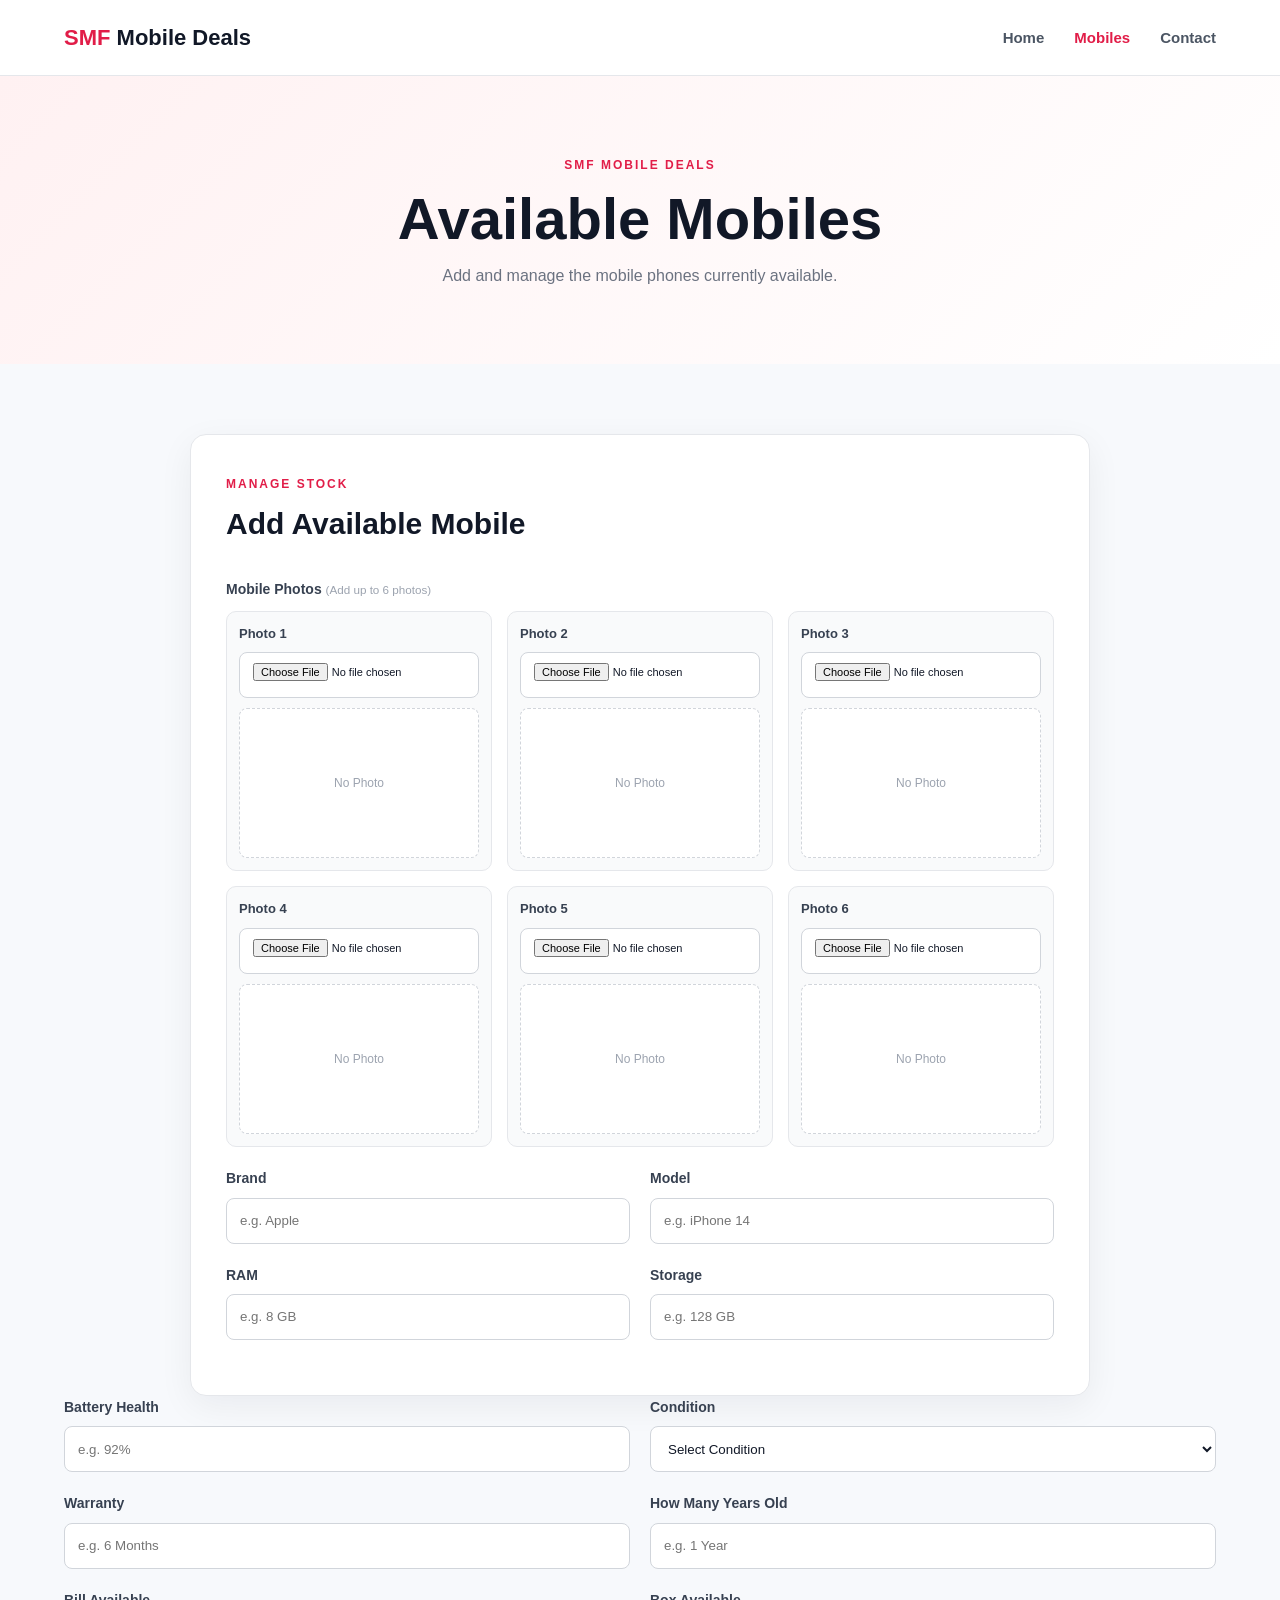
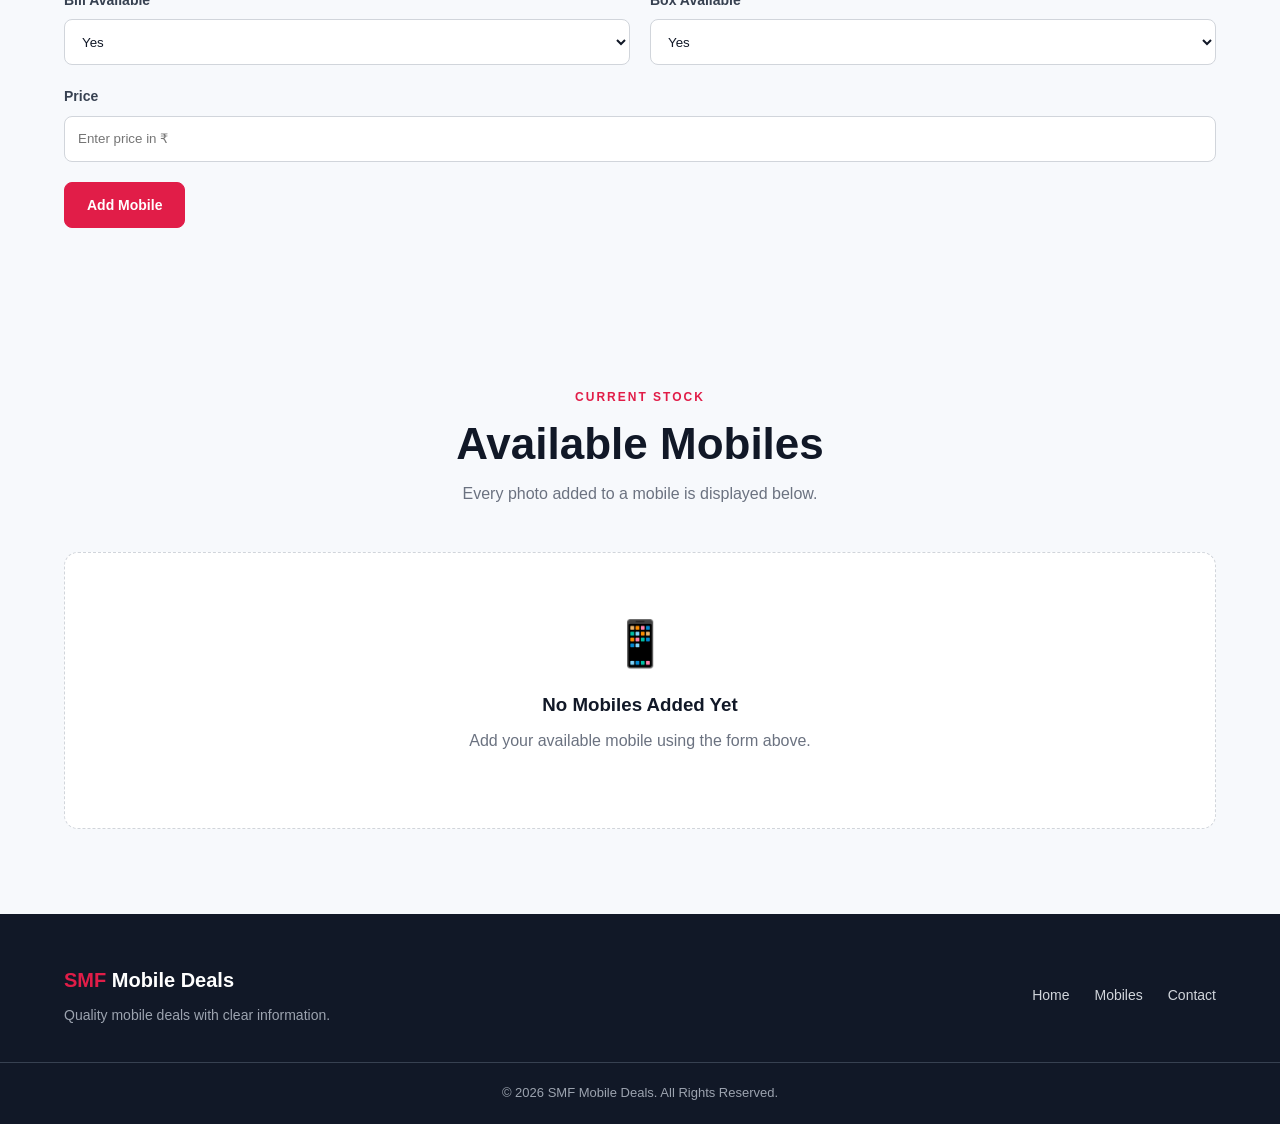
==== commit b207c90b: "Update mobiles.html" ====
--- a/mobiles.html
+++ b/mobiles.html
@@ -350,36 +350,7 @@
 
                 <!-- ================= DISPLAY / CAMERA ================= -->
 
-                <div class="form-row">
-
-                    <div class="form-group">
-
-                        <label for="display">
-                            Display
-                        </label>
-
-                        <input
-                            type="text"
-                            id="display"
-                            placeholder="e.g. 6.1 inch"
-                        >
-
-                    </div>
-
-
-                    <div class="form-group">
-
-                        <label for="camera">
-                            Camera
-                        </label>
-
-                        <input
-                            type="text"
-                            id="camera"
-                            placeholder="e.g. 48 MP"
-                        >
-
-                    </div>
+
 
                 </div>
 
--- a/style.css
+++ b/style.css
@@ -1,8 +1,10 @@
-/* =========================================
+/* =====================================================
    SMF MOBILE DEALS
    MAIN STYLESHEET
-========================================= */
-
+===================================================== */
+
+
+/* ================= RESET ================= */
 
 * {
     margin: 0;
@@ -17,15 +19,16 @@
 
 
 body {
-    font-family: Arial, Helvetica, sans-serif;
-    background: #f6fcff;
-    color: #17324d;
+    font-family:
+        Arial,
+        Helvetica,
+        sans-serif;
+
+    background: #f7f9fc;
+
+    color: #111827;
+
     line-height: 1.6;
-}
-
-
-a {
-    text-decoration: none;
 }
 
 
@@ -34,6 +37,21 @@
     display: block;
 }
 
+
+a {
+    text-decoration: none;
+    color: inherit;
+}
+
+
+button,
+input,
+select {
+    font-family: inherit;
+}
+
+
+/* ================= CONTAINER ================= */
 
 .container {
     width: 90%;
@@ -42,400 +60,305 @@
 }
 
 
-/* =========================================
-   HEADER
-========================================= */
+/* ================= HEADER ================= */
 
 .header {
     background: #ffffff;
+
+    border-bottom:
+        1px solid #e5e7eb;
+
     position: sticky;
+
     top: 0;
+
     z-index: 1000;
-    box-shadow: 0 3px 15px rgba(0, 0, 0, 0.07);
 }
 
 
 .nav-container {
     min-height: 75px;
+
     display: flex;
+
     align-items: center;
+
     justify-content: space-between;
-}
-
-
-.logo {
-    display: flex;
-    align-items: center;
-    gap: 12px;
-    color: #17324d;
-}
-
-
-.logo img {
-    width: 48px;
-    height: 48px;
-    object-fit: contain;
-}
-
-
-.logo strong {
-    display: block;
+
+    gap: 25px;
+}
+
+
+.logo-text {
     font-size: 22px;
-    color: #0795c9;
-}
-
-
-.logo span {
-    display: block;
-    font-size: 13px;
-    color: #587085;
+
+    font-weight: 800;
+
+    color: #111827;
+}
+
+
+.logo-text span {
+    color: #e11d48;
 }
 
 
 .navbar {
     display: flex;
+
+    align-items: center;
+
     gap: 30px;
 }
 
 
 .navbar a {
-    color: #17324d;
+    font-size: 15px;
+
     font-weight: 600;
+
+    color: #4b5563;
+
     transition: 0.3s;
 }
 
 
 .navbar a:hover,
 .navbar a.active {
-    color: #0795c9;
-}
-
-
-/* =========================================
-   HERO
-========================================= */
+    color: #e11d48;
+}
+
+
+/* ================= HERO ================= */
 
 .hero {
-    background: linear-gradient(
-        135deg,
-        #e7f8ff,
-        #ffffff
-    );
-
-    padding: 90px 0;
+    background:
+        linear-gradient(
+            135deg,
+            #fff1f2,
+            #ffffff
+        );
+
+    padding:
+        100px 0;
 }
 
 
 .hero-container {
     display: flex;
+
     align-items: center;
-    justify-content: space-between;
-    gap: 60px;
+
+    min-height: 430px;
 }
 
 
 .hero-content {
-    max-width: 650px;
-}
-
-
-.badge {
+    max-width: 700px;
+}
+
+
+.hero-tag,
+.section-heading > span,
+.about-content > span,
+.cta-content > span,
+.page-header > div > span {
     display: inline-block;
-    background: #d9f4ff;
-    color: #087ea4;
-    padding: 8px 16px;
-    border-radius: 30px;
-    font-weight: bold;
+
+    font-size: 12px;
+
+    font-weight: 800;
+
+    letter-spacing: 2px;
+
+    color: #e11d48;
+
+    margin-bottom: 12px;
+}
+
+
+.hero h1 {
+    font-size:
+        clamp(42px, 7vw, 72px);
+
+    line-height: 1.05;
+
+    letter-spacing: -2px;
+
+    margin-bottom: 25px;
+
+    color: #111827;
+}
+
+
+.hero h1 span {
+    color: #e11d48;
+}
+
+
+.hero p {
+    max-width: 620px;
+
+    color: #6b7280;
+
+    font-size: 17px;
+
+    margin-bottom: 32px;
+}
+
+
+.hero-buttons,
+.cta-buttons {
+    display: flex;
+
+    gap: 14px;
+
+    flex-wrap: wrap;
+}
+
+
+/* ================= BUTTON ================= */
+
+.btn {
+    display: inline-flex;
+
+    align-items: center;
+
+    justify-content: center;
+
+    min-height: 46px;
+
+    padding:
+        11px 22px;
+
+    border: 1px solid #e11d48;
+
+    border-radius: 8px;
+
+    background: #e11d48;
+
+    color: #ffffff;
+
     font-size: 14px;
-    margin-bottom: 20px;
-}
-
-
-.hero h1 {
-    font-size: clamp(40px, 6vw, 68px);
-    line-height: 1.05;
-    margin-bottom: 25px;
-}
-
-
-.hero h1 span {
-    display: block;
-    color: #0795c9;
-}
-
-
-.hero p {
-    color: #60778b;
-    font-size: 18px;
-    max-width: 600px;
-    margin-bottom: 30px;
-}
-
-
-.hero-buttons {
-    display: flex;
-    gap: 15px;
-    flex-wrap: wrap;
-}
-
-
-.btn {
-    display: inline-block;
-    padding: 13px 23px;
-    border-radius: 9px;
-    font-weight: bold;
-    transition: 0.3s;
-}
-
-
-.primary-btn {
-    background: #0795c9;
-    color: white;
-}
-
-
-.primary-btn:hover {
-    background: #067da9;
+
+    font-weight: 700;
+
+    cursor: pointer;
+
+    transition:
+        transform 0.2s,
+        background 0.2s;
+}
+
+
+.btn:hover {
+    background: #be123c;
+
+    border-color: #be123c;
+
     transform: translateY(-2px);
 }
 
 
-.secondary-btn {
-    background: white;
-    border: 2px solid #0795c9;
-    color: #0795c9;
-}
-
-
-.secondary-btn:hover {
-    background: #e7f8ff;
-}
-
-
-.hero-visual {
-    display: flex;
-    align-items: center;
-    justify-content: center;
-}
-
-
-.phone-circle {
-    width: 330px;
-    height: 330px;
-    border-radius: 50%;
-    background: #d9f4ff;
-    display: flex;
-    align-items: center;
-    justify-content: center;
-    font-size: 120px;
-    box-shadow: 0 20px 50px rgba(7, 149, 201, 0.15);
-}
-
-
-/* =========================================
-   SECTIONS
-========================================= */
-
-.section {
-    padding: 80px 0;
-}
-
-
-.light-section {
-    background: #eefaff;
+.btn-outline {
+    background: #ffffff;
+
+    color: #e11d48;
+}
+
+
+.btn-outline:hover {
+    color: #ffffff;
+
+    background: #e11d48;
+}
+
+
+/* ================= SECTIONS ================= */
+
+.features-section,
+.mobiles-section,
+.about-section,
+.contact-section {
+    padding: 85px 0;
 }
 
 
 .section-heading {
     text-align: center;
-    margin-bottom: 45px;
-}
-
-
-.section-heading > span {
-    color: #0795c9;
-    font-size: 13px;
-    font-weight: bold;
-    letter-spacing: 2px;
+
+    max-width: 700px;
+
+    margin:
+        0 auto 45px;
 }
 
 
 .section-heading h2 {
-    font-size: 35px;
-    margin: 8px 0;
+    font-size:
+        clamp(30px, 5vw, 44px);
+
+    line-height: 1.15;
+
+    margin-bottom: 12px;
 }
 
 
 .section-heading p {
-    color: #708496;
-}
-
-
-/* =========================================
-   BRANDS
-========================================= */
-
-.brand-grid {
+    color: #6b7280;
+}
+
+
+/* ================= FEATURES ================= */
+
+.features-grid {
     display: grid;
-    grid-template-columns: repeat(
-        auto-fit,
-        minmax(160px, 1fr)
-    );
-    gap: 20px;
-}
-
-
-.brand-card {
-    background: white;
-    padding: 28px 20px;
+
+    grid-template-columns:
+        repeat(3, 1fr);
+
+    gap: 22px;
+}
+
+
+.feature-card {
+    background: #ffffff;
+
+    border:
+        1px solid #e5e7eb;
+
     border-radius: 14px;
-    text-align: center;
-    box-shadow: 0 5px 20px rgba(0, 0, 0, 0.05);
-    transition: 0.3s;
-}
-
-
-.brand-card:hover {
-    transform: translateY(-5px);
-}
-
-
-.brand-card h3 {
-    color: #0795c9;
-    margin-bottom: 5px;
-}
-
-
-.brand-card p {
-    color: #708496;
-}
-
-
-/* =========================================
-   PRODUCTS
-========================================= */
-
-.product-grid {
-    display: grid;
-    grid-template-columns: repeat(
-        auto-fit,
-        minmax(240px, 1fr)
-    );
-    gap: 25px;
-}
-
-
-.product-card {
-    background: white;
-    border-radius: 16px;
-    overflow: hidden;
-    box-shadow: 0 5px 20px rgba(0, 0, 0, 0.06);
-    transition: 0.3s;
-}
-
-
-.product-card:hover {
-    transform: translateY(-7px);
-    box-shadow: 0 12px 30px rgba(0, 0, 0, 0.10);
-}
-
-
-.product-image {
-    height: 250px;
-    background: #edfaff;
+
+    padding: 30px;
+
+    box-shadow:
+        0 8px 30px
+        rgba(15, 23, 42, 0.05);
+}
+
+
+.feature-icon {
+    width: 48px;
+
+    height: 48px;
+
     display: flex;
+
     align-items: center;
+
     justify-content: center;
-    overflow: hidden;
-}
-
-
-.product-image img {
-    width: 100%;
-    height: 100%;
-    object-fit: contain;
-}
-
-
-.product-content {
-    padding: 20px;
-}
-
-
-.product-content h3 {
-    font-size: 20px;
-    margin: 10px 0;
-}
-
-
-.product-content > p {
-    color: #6d8090;
-}
-
-
-.product-price {
-    color: #0795c9 !important;
-    font-weight: bold;
-    font-size: 20px;
-    margin-bottom: 8px;
-}
-
-
-.available {
-    display: inline-block;
-    padding: 5px 10px;
-    background: #e5f9ee;
-    color: #20854b;
-    border-radius: 20px;
-    font-size: 12px;
-    font-weight: bold;
-}
-
-
-.product-btn {
-    display: block;
-    text-align: center;
-    background: #0795c9;
-    color: white;
-    padding: 11px;
-    border-radius: 8px;
-    margin-top: 18px;
-    font-weight: bold;
-    transition: 0.3s;
-}
-
-
-.product-btn:hover {
-    background: #067da9;
-}
-
-
-/* =========================================
-   FEATURES
-========================================= */
-
-.feature-grid {
-    display: grid;
-    grid-template-columns: repeat(
-        auto-fit,
-        minmax(220px, 1fr)
-    );
-    gap: 25px;
-}
-
-
-.feature-card {
-    background: white;
-    padding: 30px 22px;
-    border-radius: 15px;
-    text-align: center;
-    box-shadow: 0 5px 20px rgba(0, 0, 0, 0.05);
-}
-
-
-.feature-icon {
-    font-size: 40px;
-    margin-bottom: 15px;
+
+    border-radius: 12px;
+
+    background: #fff1f2;
+
+    color: #e11d48;
+
+    font-size: 22px;
+
+    font-weight: 800;
+
+    margin-bottom: 20px;
 }
 
 
@@ -445,222 +368,665 @@
 
 
 .feature-card p {
-    color: #708496;
-}
-
-
-/* =========================================
-   CENTER BUTTON
-========================================= */
-
-.center-button {
+    color: #6b7280;
+
+    font-size: 14px;
+}
+
+
+/* =====================================================
+   MOBILE GRID
+===================================================== */
+
+.mobile-grid {
+    display: grid;
+
+    grid-template-columns:
+        repeat(3, 1fr);
+
+    gap: 25px;
+}
+
+
+/* ================= MOBILE CARD ================= */
+
+.mobile-card {
+    background: #ffffff;
+
+    border:
+        1px solid #e5e7eb;
+
+    border-radius: 16px;
+
+    overflow: hidden;
+
+    box-shadow:
+        0 8px 30px
+        rgba(15, 23, 42, 0.06);
+
+    transition:
+        transform 0.25s,
+        box-shadow 0.25s;
+}
+
+
+.mobile-card:hover {
+    transform:
+        translateY(-5px);
+
+    box-shadow:
+        0 15px 40px
+        rgba(15, 23, 42, 0.1);
+}
+
+
+/* =====================================================
+   SIX PHOTO GALLERY
+===================================================== */
+
+.mobile-image-wrapper {
+    position: relative;
+
+    background: #f3f4f6;
+}
+
+
+/*
+   CSS Grid automatically displays:
+   1 photo
+   2 photos
+   3 photos
+   4 photos
+   5 photos
+   6 photos
+*/
+
+.mobile-gallery {
+    display: grid;
+
+    grid-template-columns:
+        repeat(2, 1fr);
+
+    gap: 3px;
+
+    background: #e5e7eb;
+}
+
+
+/* Individual gallery images */
+
+.gallery-image {
+    width: 100%;
+
+    height: 170px;
+
+    object-fit: cover;
+
+    background: #f3f4f6;
+
+    transition:
+        transform 0.25s;
+
+    cursor: pointer;
+}
+
+
+.gallery-image:hover {
+    transform: scale(1.03);
+}
+
+
+/*
+   If only one photo exists,
+   make it larger.
+*/
+
+.mobile-gallery:has(
+    .gallery-image:only-child
+) {
+    grid-template-columns: 1fr;
+}
+
+
+.mobile-gallery:has(
+    .gallery-image:only-child
+)
+.gallery-image {
+    height: 300px;
+}
+
+
+/*
+   If three photos are present,
+   the third one gets a full row.
+*/
+
+.mobile-gallery
+.gallery-image:nth-child(3):last-child {
+    grid-column:
+        1 / -1;
+
+    height: 210px;
+}
+
+
+/*
+   If five photos are present,
+   the fifth gets a full row.
+*/
+
+.mobile-gallery
+.gallery-image:nth-child(5):last-child {
+    grid-column:
+        1 / -1;
+
+    height: 210px;
+}
+
+
+/* ================= BADGE ================= */
+
+.stock-badge {
+    position: absolute;
+
+    top: 12px;
+
+    left: 12px;
+
+    background: #16a34a;
+
+    color: #ffffff;
+
+    font-size: 11px;
+
+    font-weight: 800;
+
+    padding:
+        5px 10px;
+
+    border-radius: 50px;
+
+    letter-spacing: 0.5px;
+}
+
+
+/* ================= NO IMAGE ================= */
+
+.no-image {
+    min-height: 300px;
+
+    display: flex;
+
+    flex-direction: column;
+
+    align-items: center;
+
+    justify-content: center;
+
+    color: #9ca3af;
+
+    background: #f3f4f6;
+}
+
+
+.no-image span {
+    font-size: 40px;
+
+    margin-bottom: 5px;
+}
+
+
+/* ================= MOBILE INFO ================= */
+
+.mobile-info {
+    padding: 22px;
+}
+
+
+.mobile-info h3 {
+    font-size: 20px;
+
+    line-height: 1.3;
+
+    margin-bottom: 10px;
+}
+
+
+.mobile-price {
+    color: #e11d48;
+
+    font-size: 24px;
+
+    font-weight: 800;
+
+    margin-bottom: 18px;
+}
+
+
+/* ================= SPECS ================= */
+
+.mobile-specs {
+    display: grid;
+
+    grid-template-columns:
+        repeat(2, 1fr);
+
+    gap: 8px;
+
+    margin-bottom: 15px;
+}
+
+
+.mobile-specs div {
+    padding: 9px;
+
+    background: #f9fafb;
+
+    border-radius: 7px;
+}
+
+
+.mobile-specs strong {
+    display: block;
+
+    font-size: 10px;
+
+    text-transform: uppercase;
+
+    color: #9ca3af;
+}
+
+
+.mobile-specs span {
+    font-size: 13px;
+
+    font-weight: 700;
+
+    color: #374151;
+}
+
+
+/* ================= DETAILS ================= */
+
+.mobile-details {
+    border-top:
+        1px solid #e5e7eb;
+
+    padding-top: 12px;
+
+    margin-top: 10px;
+}
+
+
+.mobile-details p {
+    font-size: 13px;
+
+    color: #6b7280;
+
+    margin-bottom: 4px;
+}
+
+
+.mobile-details strong {
+    color: #374151;
+}
+
+
+.photo-count {
+    margin-top: 13px;
+
+    color: #e11d48;
+
+    font-size: 13px;
+
+    font-weight: 700;
+}
+
+
+/* ================= ACTIONS ================= */
+
+.mobile-actions {
+    display: flex;
+
+    gap: 9px;
+
+    margin-top: 18px;
+}
+
+
+.mobile-actions .btn {
+    flex: 1;
+
+    min-height: 42px;
+
+    padding:
+        9px 10px;
+
+    font-size: 12px;
+}
+
+
+.whatsapp-btn {
+    background: #16a34a;
+
+    border-color: #16a34a;
+}
+
+
+.whatsapp-btn:hover {
+    background: #15803d;
+
+    border-color: #15803d;
+}
+
+
+/* ================= EMPTY ================= */
+
+.empty-stock {
+    grid-column:
+        1 / -1;
+
     text-align: center;
+
+    background: #ffffff;
+
+    border:
+        1px dashed #d1d5db;
+
+    border-radius: 14px;
+
+    padding: 55px 25px;
+}
+
+
+.empty-icon {
+    font-size: 45px;
+
+    margin-bottom: 10px;
+}
+
+
+.empty-stock h3 {
+    margin-bottom: 8px;
+}
+
+
+.empty-stock p {
+    color: #6b7280;
+
+    margin-bottom: 20px;
+}
+
+
+/* ================= VIEW ALL ================= */
+
+.view-all-wrapper {
+    text-align: center;
+
     margin-top: 40px;
 }
 
 
-/* =========================================
-   CONTACT CTA
-========================================= */
+/* ================= ABOUT ================= */
+
+.about-section {
+    background: #ffffff;
+}
+
+
+.about-container {
+    display: grid;
+
+    grid-template-columns:
+        1.2fr 0.8fr;
+
+    gap: 70px;
+
+    align-items: center;
+}
+
+
+.about-content h2 {
+    font-size:
+        clamp(32px, 5vw, 48px);
+
+    line-height: 1.1;
+
+    margin-bottom: 20px;
+}
+
+
+.about-content p {
+    color: #6b7280;
+
+    margin-bottom: 15px;
+}
+
+
+.text-link {
+    display: inline-block;
+
+    margin-top: 10px;
+
+    color: #e11d48;
+
+    font-weight: 700;
+}
+
+
+.about-highlight {
+    display: grid;
+
+    gap: 14px;
+}
+
+
+.highlight-item {
+    background: #f9fafb;
+
+    border:
+        1px solid #e5e7eb;
+
+    border-radius: 12px;
+
+    padding: 22px;
+
+    display: flex;
+
+    align-items: center;
+
+    justify-content: space-between;
+}
+
+
+.highlight-item strong {
+    color: #e11d48;
+
+    font-size: 22px;
+}
+
+
+.highlight-item span {
+    color: #6b7280;
+
+    font-size: 14px;
+}
+
+
+/* ================= CTA ================= */
 
 .contact-cta {
-    background: linear-gradient(
-        135deg,
-        #0795c9,
-        #087ea4
-    );
-
-    color: white;
-    padding: 70px 0;
+    padding: 80px 0;
+
+    background:
+        linear-gradient(
+            135deg,
+            #111827,
+            #1f2937
+        );
+
+    color: #ffffff;
+
     text-align: center;
 }
 
 
-.contact-cta h2 {
-    font-size: 38px;
-    margin-bottom: 10px;
-}
-
-
-.contact-cta p {
-    margin-bottom: 25px;
-    color: #e8faff;
+.cta-content {
+    max-width: 700px;
+
+    margin: auto;
+}
+
+
+.cta-content h2 {
+    font-size:
+        clamp(32px, 5vw, 48px);
+
+    margin-bottom: 12px;
+}
+
+
+.cta-content p {
+    color: #d1d5db;
+
+    margin-bottom: 28px;
 }
 
 
 .cta-buttons {
-    display: flex;
     justify-content: center;
-    gap: 15px;
-    flex-wrap: wrap;
-}
-
-
-.white-btn {
-    background: white;
-    color: #087ea4;
-}
-
-
-.whatsapp-btn {
-    background: #25d366;
-    color: white;
-}
-
-
-/* =========================================
-   PAGE HEADER
-========================================= */
-
-.page-header {
-    padding: 70px 0;
-    background: linear-gradient(
-        135deg,
-        #e5f8ff,
-        #ffffff
-    );
-    text-align: center;
-}
-
-
-.page-header span {
-    color: #0795c9;
-    font-size: 13px;
-    font-weight: bold;
-    letter-spacing: 2px;
-}
-
-
-.page-header h1 {
-    font-size: 45px;
-    margin: 8px 0;
-}
-
-
-.page-header p {
-    color: #708496;
-}
-
-
-/* =========================================
-   SEARCH / FILTER
-========================================= */
-
-.catalog-tools {
-    display: flex;
-    gap: 15px;
-    margin-bottom: 40px;
-}
-
-
-.catalog-tools input,
-.catalog-tools select {
-    border: 1px solid #cce6f0;
-    background: white;
-    padding: 14px;
-    border-radius: 9px;
-    outline: none;
-    font-size: 15px;
-}
-
-
-.catalog-tools input {
-    flex: 1;
-}
-
-
-.catalog-tools input:focus,
-.catalog-tools select:focus {
-    border-color: #0795c9;
-}
-
-
-.spec-list {
-    margin-top: 15px;
-}
-
-
-.spec-list p {
-    color: #607789;
-    font-size: 14px;
-    margin: 5px 0;
-}
-
-
-.spec-list strong {
-    color: #17324d;
-}
-
-
-.no-results {
-    display: none;
-    text-align: center;
-    color: #708496;
-    margin-top: 30px;
-}
-
-
-/* =========================================
-   CONTACT
-========================================= */
+}
+
+
+/* ================= CONTACT ================= */
 
 .contact-grid {
     display: grid;
-    grid-template-columns: repeat(
-        auto-fit,
-        minmax(250px, 1fr)
-    );
-    gap: 25px;
-    margin-bottom: 70px;
+
+    grid-template-columns:
+        repeat(3, 1fr);
+
+    gap: 20px;
 }
 
 
 .contact-card {
-    background: white;
-    padding: 35px 25px;
+    background: #ffffff;
+
+    border:
+        1px solid #e5e7eb;
+
+    border-radius: 14px;
+
+    padding: 28px;
+
     text-align: center;
+}
+
+
+.contact-card h3 {
+    margin-bottom: 8px;
+}
+
+
+.contact-card a {
+    color: #e11d48;
+
+    font-weight: 600;
+
+    word-break: break-word;
+}
+
+
+/* ================= PAGE HEADER ================= */
+
+.page-header {
+    padding: 75px 0;
+
+    background:
+        linear-gradient(
+            135deg,
+            #fff1f2,
+            #ffffff
+        );
+
+    text-align: center;
+}
+
+
+.page-header h1 {
+    font-size:
+        clamp(38px, 6vw, 58px);
+
+    line-height: 1.1;
+
+    margin-bottom: 12px;
+}
+
+
+.page-header p {
+    color: #6b7280;
+}
+
+
+/* ================= FORM ================= */
+
+.mobile-management {
+    padding: 70px 0;
+
+    background: #f7f9fc;
+}
+
+
+.form-card {
+    max-width: 900px;
+
+    margin: auto;
+
+    background: #ffffff;
+
+    border:
+        1px solid #e5e7eb;
+
     border-radius: 16px;
-    box-shadow: 0 5px 20px rgba(0, 0, 0, 0.06);
-}
-
-
-.contact-icon {
-    font-size: 42px;
-    margin-bottom: 15px;
-}
-
-
-.contact-card h2 {
-    margin-bottom: 10px;
-}
-
-
-.contact-card p {
-    color: #708496;
-    margin-bottom: 15px;
-}
-
-
-.contact-link {
-    color: #0795c9;
-    font-weight: bold;
-    word-break: break-word;
-}
-
-
-.contact-form-container {
-    background: white;
-    padding: 45px;
-    max-width: 850px;
-    margin: auto;
-    border-radius: 18px;
-    box-shadow: 0 5px 25px rgba(0, 0, 0, 0.07);
+
+    padding: 35px;
+
+    box-shadow:
+        0 10px 35px
+        rgba(15, 23, 42, 0.06);
+}
+
+
+.form-heading {
+    margin-bottom: 30px;
+}
+
+
+.form-heading span {
+    color: #e11d48;
+
+    font-size: 12px;
+
+    font-weight: 800;
+
+    letter-spacing: 2px;
+}
+
+
+.form-heading h2 {
+    font-size: 30px;
+
+    margin-top: 5px;
 }
 
 
 .form-row {
     display: grid;
-    grid-template-columns: 1fr 1fr;
+
+    grid-template-columns:
+        repeat(2, 1fr);
+
     gap: 20px;
 }
 
@@ -670,186 +1036,386 @@
 }
 
 
-.form-group label {
+.form-group > label {
     display: block;
-    font-weight: bold;
-    margin-bottom: 7px;
+
+    margin-bottom: 8px;
+
+    font-size: 14px;
+
+    font-weight: 700;
+
+    color: #374151;
+}
+
+
+.form-group small {
+    color: #9ca3af;
+
+    font-weight: 400;
 }
 
 
 .form-group input,
-.form-group textarea {
+.form-group select {
     width: 100%;
-    padding: 14px;
-    border: 1px solid #cce6f0;
+
+    min-height: 46px;
+
+    padding:
+        10px 13px;
+
+    border:
+        1px solid #d1d5db;
+
     border-radius: 8px;
+
+    background: #ffffff;
+
+    color: #111827;
+
     outline: none;
-    font-size: 15px;
-    resize: vertical;
+
+    transition: 0.2s;
 }
 
 
 .form-group input:focus,
-.form-group textarea:focus {
-    border-color: #0795c9;
-}
-
-
-/* =========================================
-   FOOTER
-========================================= */
-
-footer {
-    background: #17324d;
-    color: white;
-}
-
-
-.footer-content {
-    padding: 50px 0;
+.form-group select:focus {
+    border-color: #e11d48;
+
+    box-shadow:
+        0 0 0 3px
+        rgba(225, 29, 72, 0.08);
+}
+
+
+/* =====================================================
+   SIX PHOTO UPLOAD GRID
+===================================================== */
+
+.photo-upload-grid {
     display: grid;
-    grid-template-columns: 2fr 1fr 1fr;
-    gap: 40px;
-}
-
-
-.footer-content h2 {
-    color: #75dcff;
+
+    grid-template-columns:
+        repeat(3, 1fr);
+
+    gap: 15px;
+
+    margin-top: 10px;
+}
+
+
+.photo-input {
+    border:
+        1px solid #e5e7eb;
+
+    border-radius: 10px;
+
+    padding: 12px;
+
+    background: #f9fafb;
+}
+
+
+.photo-input > label {
+    display: block;
+
+    font-size: 13px;
+
+    font-weight: 700;
+
+    margin-bottom: 8px;
+
+    color: #374151;
+}
+
+
+.photo-input input {
+    width: 100%;
+
+    font-size: 11px;
+
     margin-bottom: 10px;
 }
 
 
-.footer-content h3 {
-    color: #75dcff;
-    margin-bottom: 10px;
-}
-
-
-.footer-content p {
-    color: #c9d7e1;
-    margin: 5px 0;
-}
-
-
-.footer-content a {
-    display: block;
-    color: #c9d7e1;
-    margin: 5px 0;
-}
-
-
-.footer-content a:hover {
-    color: white;
-}
-
-
-.copyright {
-    border-top: 1px solid rgba(255,255,255,0.12);
+.photo-preview {
+    height: 150px;
+
+    border:
+        1px dashed #d1d5db;
+
+    border-radius: 8px;
+
+    display: flex;
+
+    align-items: center;
+
+    justify-content: center;
+
+    color: #9ca3af;
+
+    background: #ffffff;
+
+    overflow: hidden;
+
+    font-size: 12px;
+
     text-align: center;
+}
+
+
+.photo-preview img {
+    width: 100%;
+
+    height: 100%;
+
+    object-fit: cover;
+}
+
+
+/* ================= FORM BUTTONS ================= */
+
+.form-buttons {
+    display: flex;
+
+    gap: 12px;
+
+    margin-top: 10px;
+}
+
+
+/* ================= FOOTER ================= */
+
+.footer {
+    background: #111827;
+
+    color: #ffffff;
+
+    padding-top: 50px;
+}
+
+
+.footer-container {
+    display: flex;
+
+    justify-content: space-between;
+
+    gap: 30px;
+
+    padding-bottom: 35px;
+}
+
+
+.footer-logo {
+    font-size: 20px;
+
+    font-weight: 800;
+}
+
+
+.footer-logo span {
+    color: #e11d48;
+}
+
+
+.footer-container p {
+    color: #9ca3af;
+
+    margin-top: 8px;
+
+    font-size: 14px;
+}
+
+
+.footer-links {
+    display: flex;
+
+    gap: 25px;
+
+    align-items: center;
+}
+
+
+.footer-links a {
+    color: #d1d5db;
+
+    font-size: 14px;
+}
+
+
+.footer-links a:hover {
+    color: #ffffff;
+}
+
+
+.footer-bottom {
+    border-top:
+        1px solid #374151;
+
+    text-align: center;
+
     padding: 20px;
-    color: #b9cad6;
-    font-size: 14px;
-}
-
-
-/* =========================================
-   MOBILE RESPONSIVE
-========================================= */
-
-@media (max-width: 768px) {
-
+
+    color: #9ca3af;
+
+    font-size: 13px;
+}
+
+
+/* =====================================================
+   RESPONSIVE
+===================================================== */
+
+@media (max-width: 900px) {
+
+    .mobile-grid {
+        grid-template-columns:
+            repeat(2, 1fr);
+    }
+
+
+    .features-grid {
+        grid-template-columns:
+            repeat(2, 1fr);
+    }
+
+
+    .about-container {
+        grid-template-columns: 1fr;
+
+        gap: 40px;
+    }
+
+
+    .contact-grid {
+        grid-template-columns:
+            repeat(2, 1fr);
+    }
+
+
+    .photo-upload-grid {
+        grid-template-columns:
+            repeat(2, 1fr);
+    }
+
+}
+
+
+@media (max-width: 650px) {
 
     .nav-container {
-        min-height: 65px;
+        flex-direction: column;
+
+        padding:
+            18px 0;
     }
 
 
     .navbar {
-        gap: 14px;
-    }
-
-
-    .navbar a {
-        font-size: 13px;
-    }
-
-
-    .logo strong {
-        font-size: 19px;
-    }
-
-
-    .logo span {
-        font-size: 11px;
+        gap: 18px;
     }
 
 
     .hero {
+        padding: 65px 0;
+    }
+
+
+    .hero h1 {
+        font-size: 43px;
+    }
+
+
+    .features-section,
+    .mobiles-section,
+    .about-section,
+    .contact-section {
         padding: 60px 0;
     }
 
 
-    .hero-container {
-        flex-direction: column;
-        text-align: center;
-    }
-
-
-    .hero p {
-        font-size: 16px;
-    }
-
-
-    .hero-buttons {
-        justify-content: center;
-    }
-
-
-    .phone-circle {
-        width: 230px;
-        height: 230px;
-        font-size: 80px;
-    }
-
-
-    .section {
-        padding: 60px 0;
-    }
-
-
-    .section-heading h2 {
-        font-size: 28px;
-    }
-
-
-    .page-header h1 {
-        font-size: 34px;
-    }
-
-
-    .catalog-tools {
-        flex-direction: column;
+    .features-grid,
+    .mobile-grid,
+    .contact-grid {
+        grid-template-columns: 1fr;
     }
 
 
     .form-row {
         grid-template-columns: 1fr;
-    }
-
-
-    .contact-form-container {
-        padding: 25px;
-    }
-
-
-    .footer-content {
+
+        gap: 0;
+    }
+
+
+    .photo-upload-grid {
+        grid-template-columns: 1fr 1fr;
+    }
+
+
+    .gallery-image {
+        height: 135px;
+    }
+
+
+    .mobile-gallery:has(
+        .gallery-image:only-child
+    )
+    .gallery-image {
+        height: 260px;
+    }
+
+
+    .footer-container {
+        flex-direction: column;
+    }
+
+
+    .footer-links {
+        flex-wrap: wrap;
+    }
+
+}
+
+
+@media (max-width: 420px) {
+
+    .container {
+        width: 92%;
+    }
+
+
+    .photo-upload-grid {
         grid-template-columns: 1fr;
-        text-align: center;
-    }
-
-
-    .contact-cta h2 {
-        font-size: 29px;
-    }
-
-}+    }
+
+
+    .form-card {
+        padding: 22px;
+    }
+
+
+    .mobile-info {
+        padding: 18px;
+    }
+
+
+    .mobile-actions {
+        flex-direction: column;
+    }
+
+
+    .hero-buttons,
+    .cta-buttons {
+        flex-direction: column;
+    }
+
+
+    .hero-buttons .btn,
+    .cta-buttons .btn {
+        width: 100%;
+    }
+
+}
